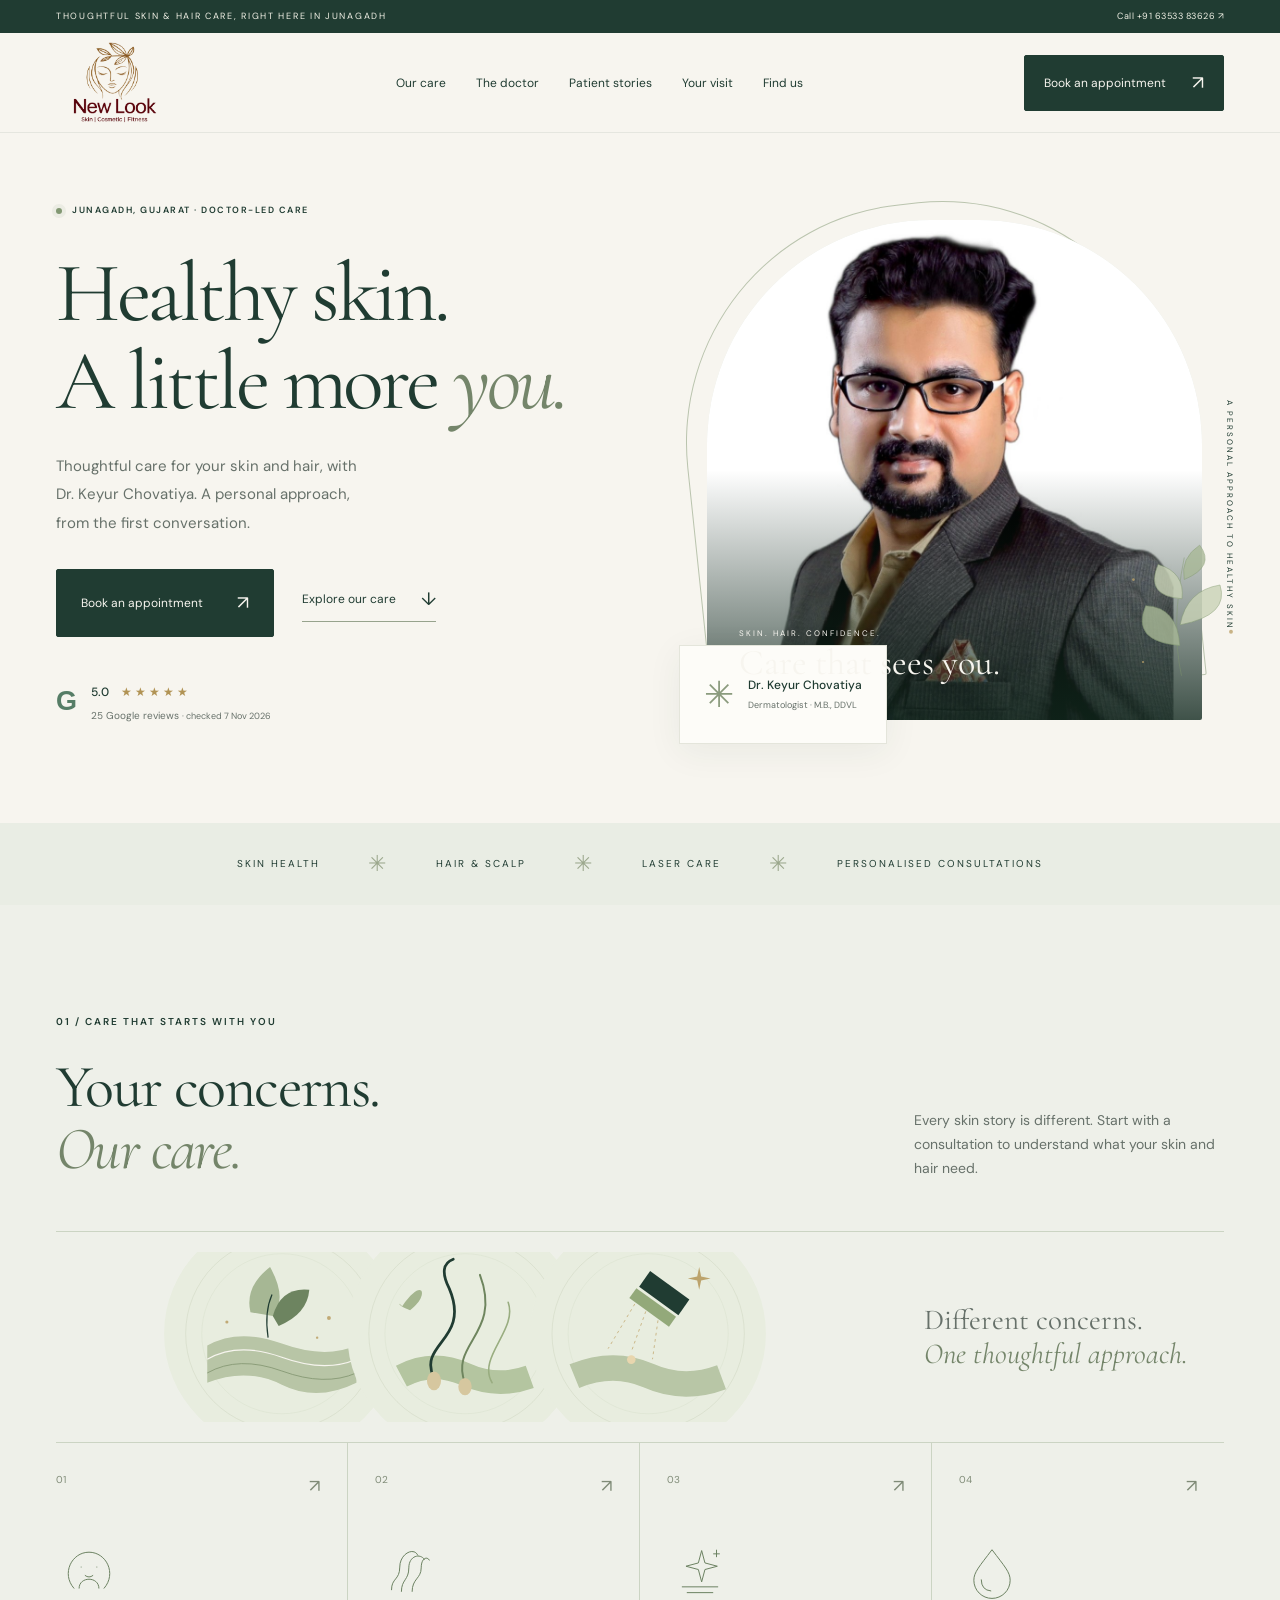
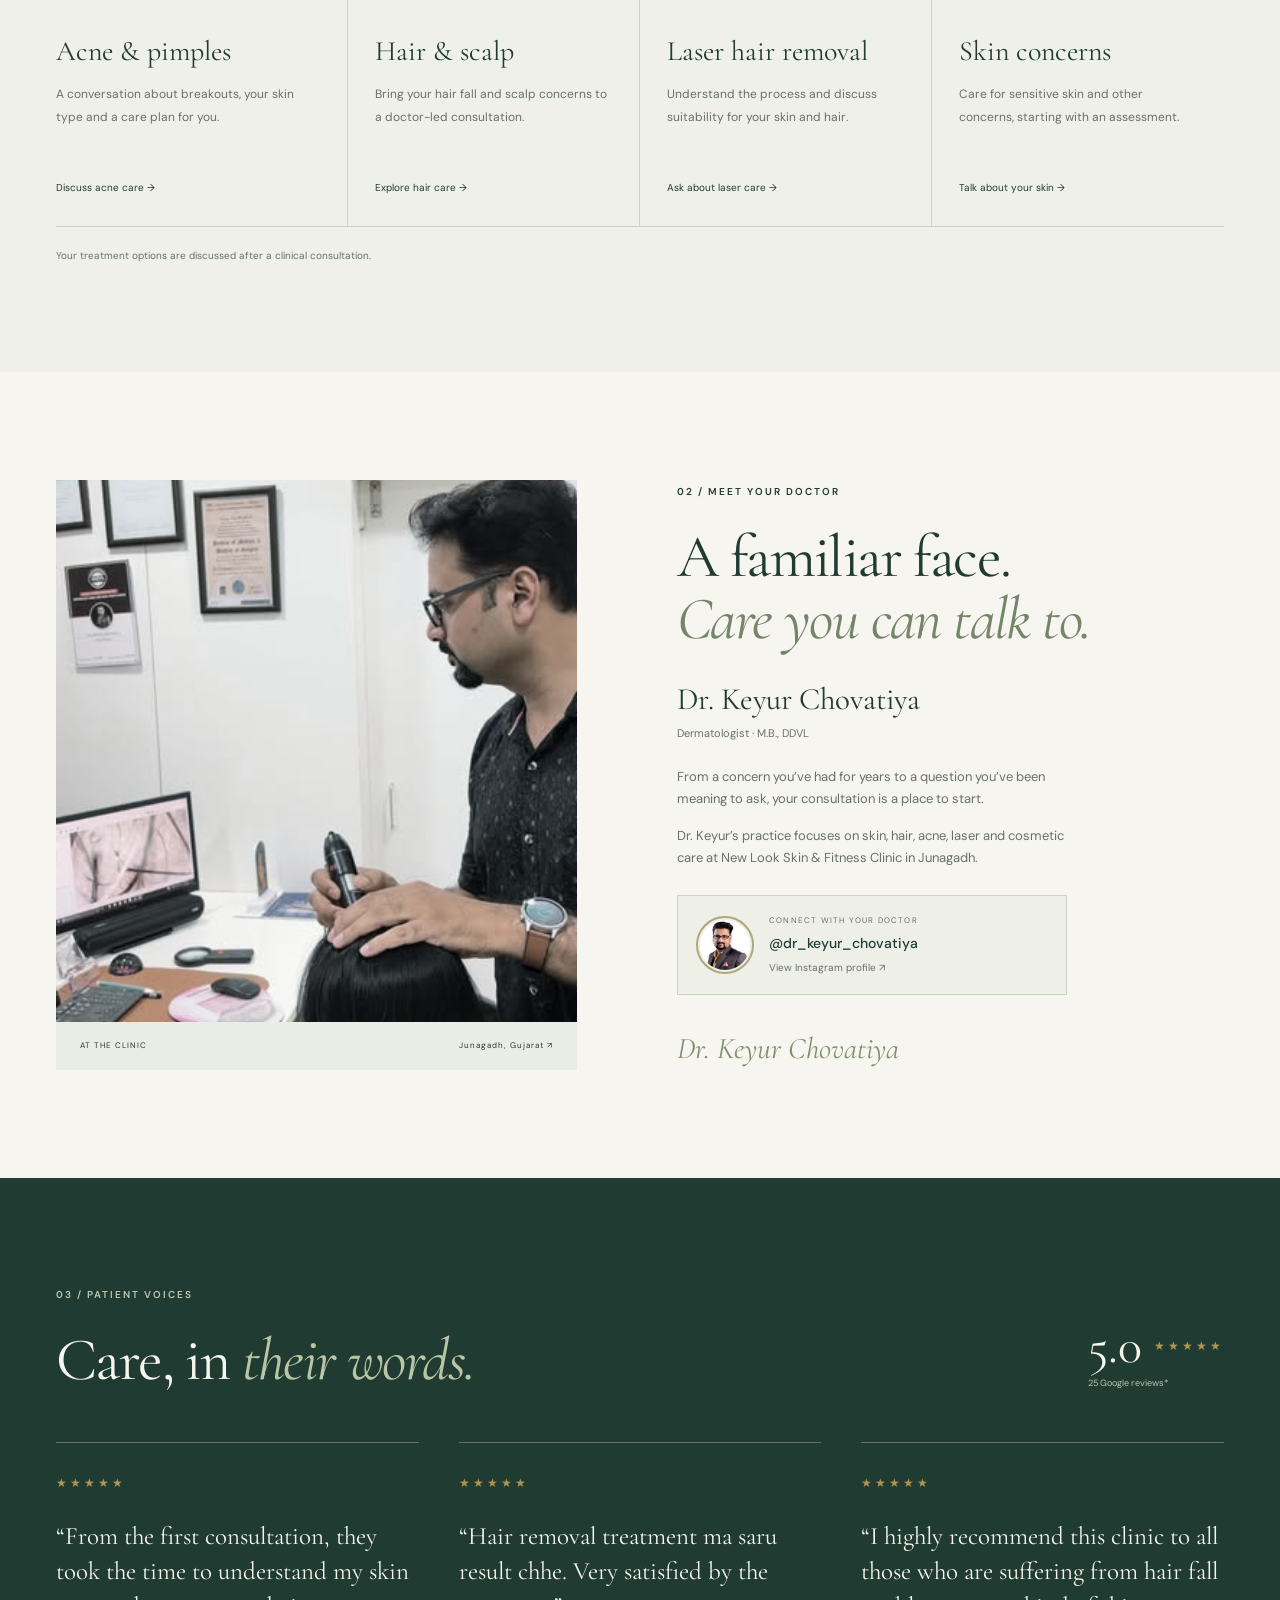
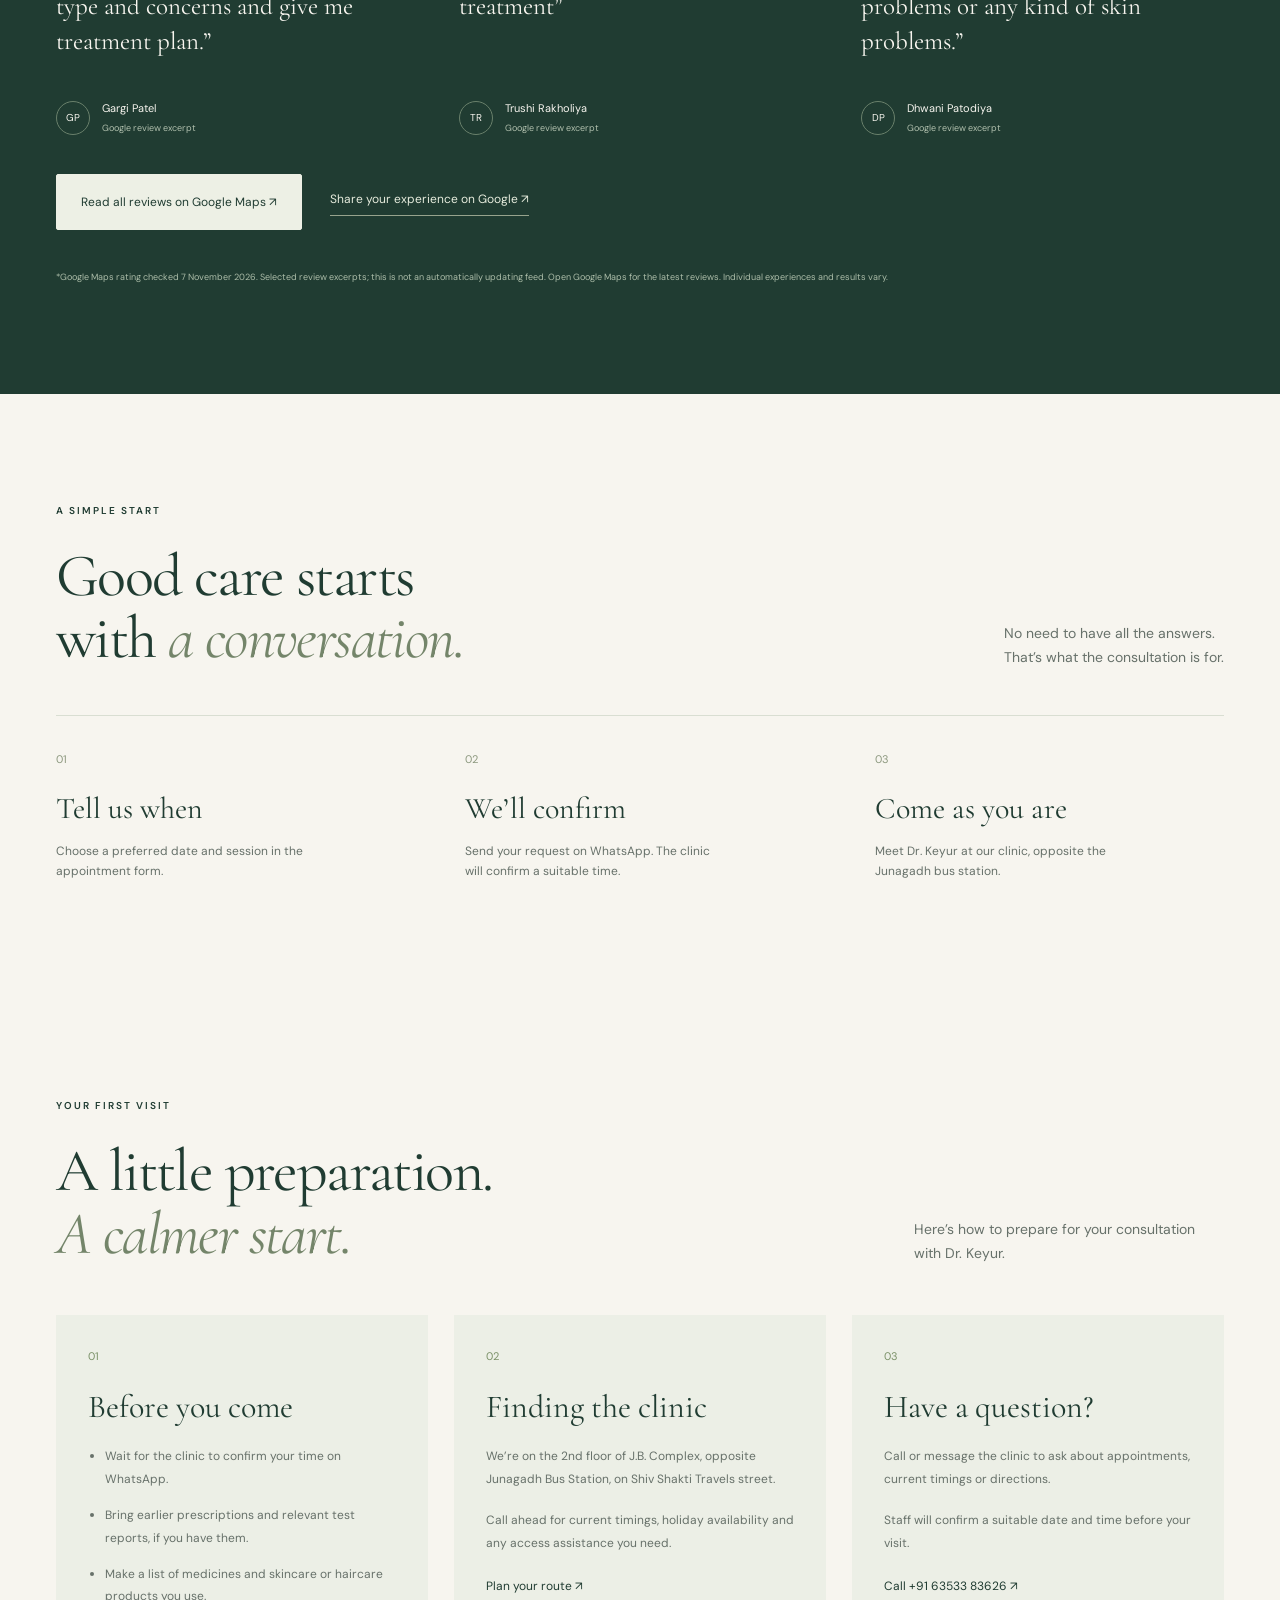
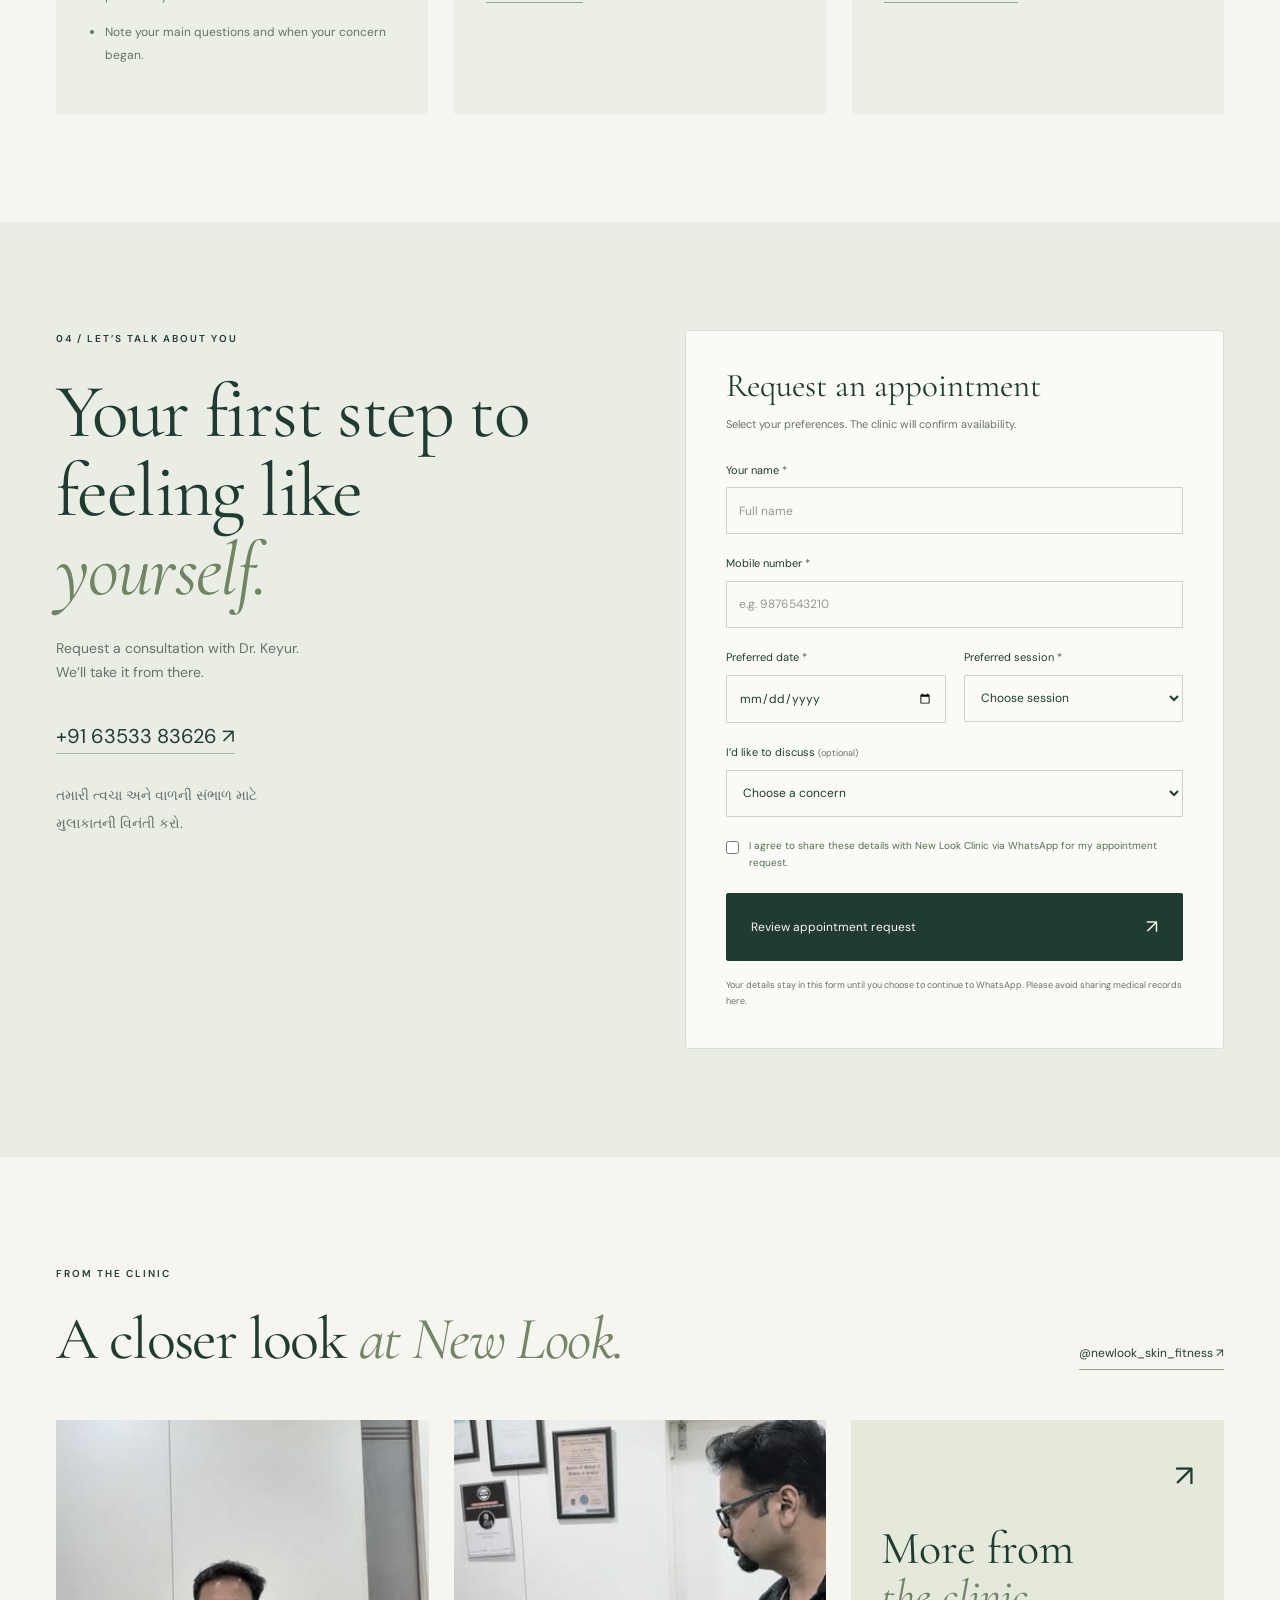
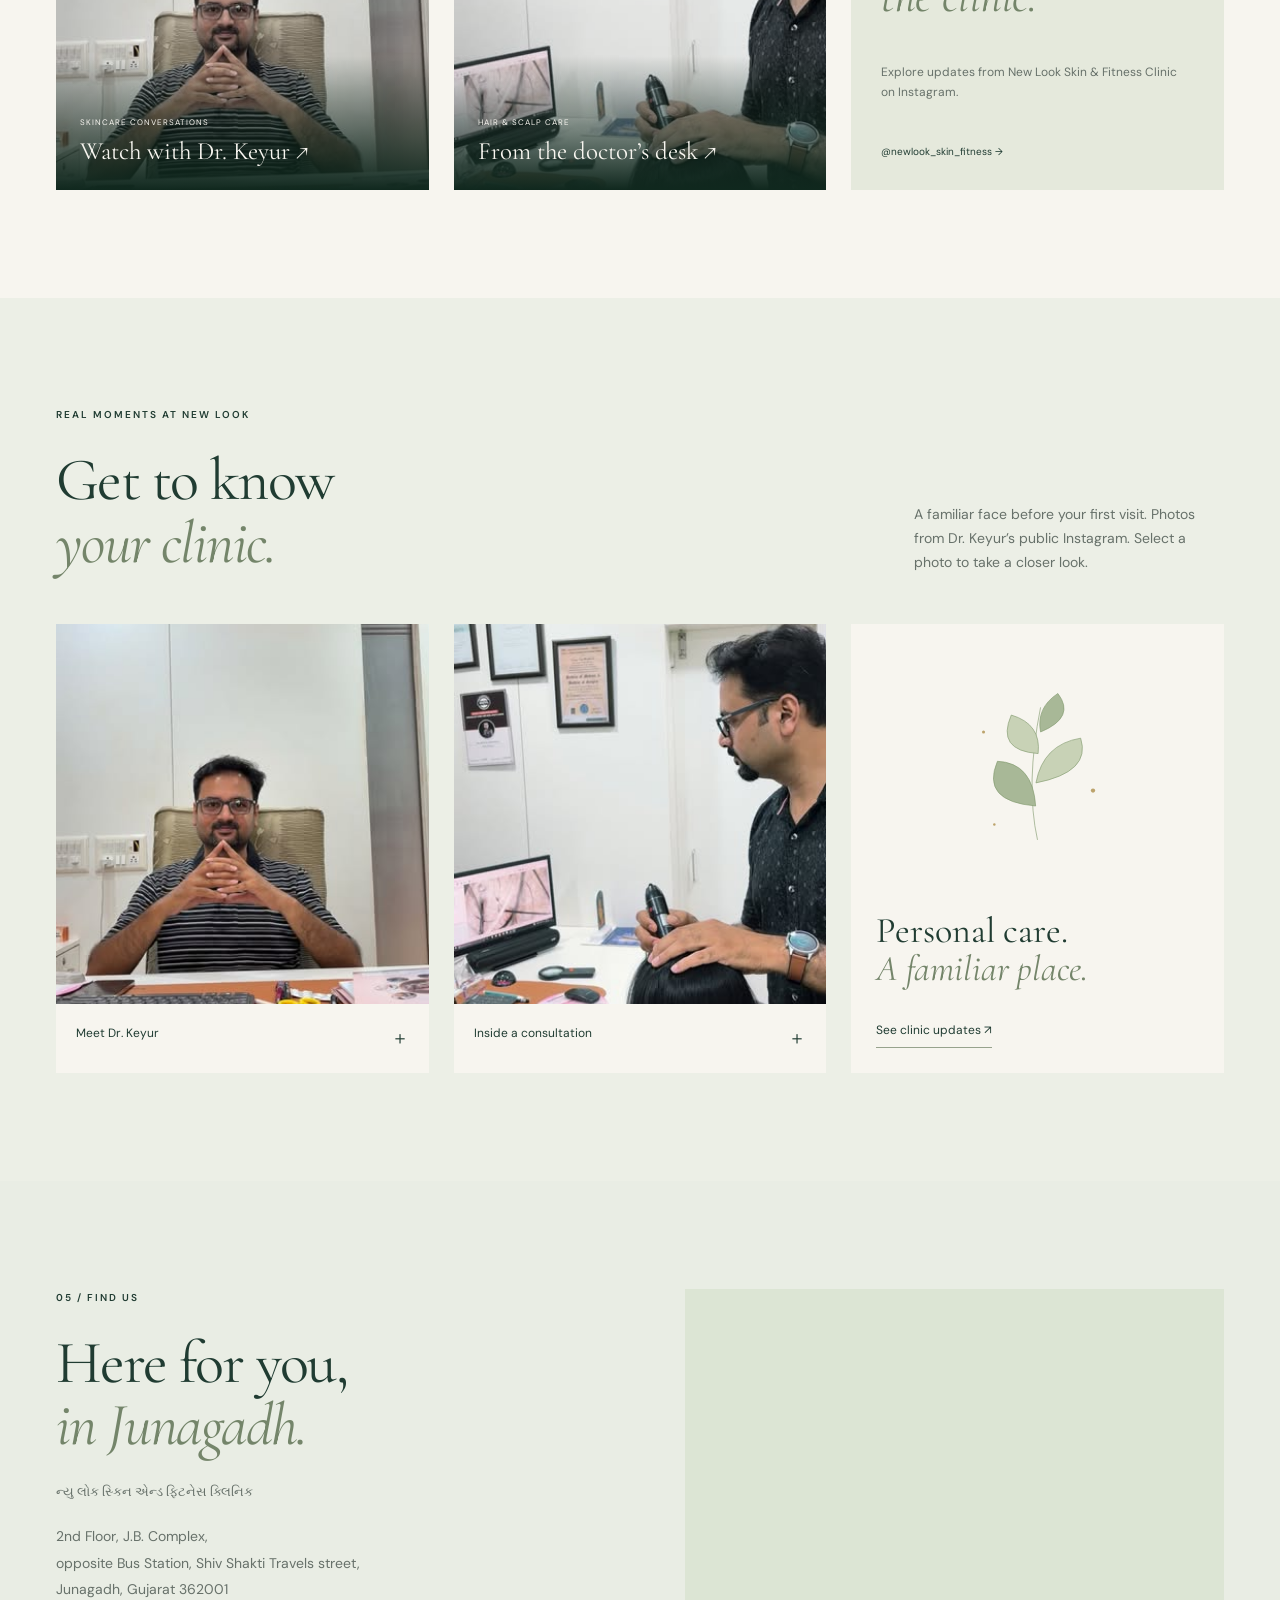
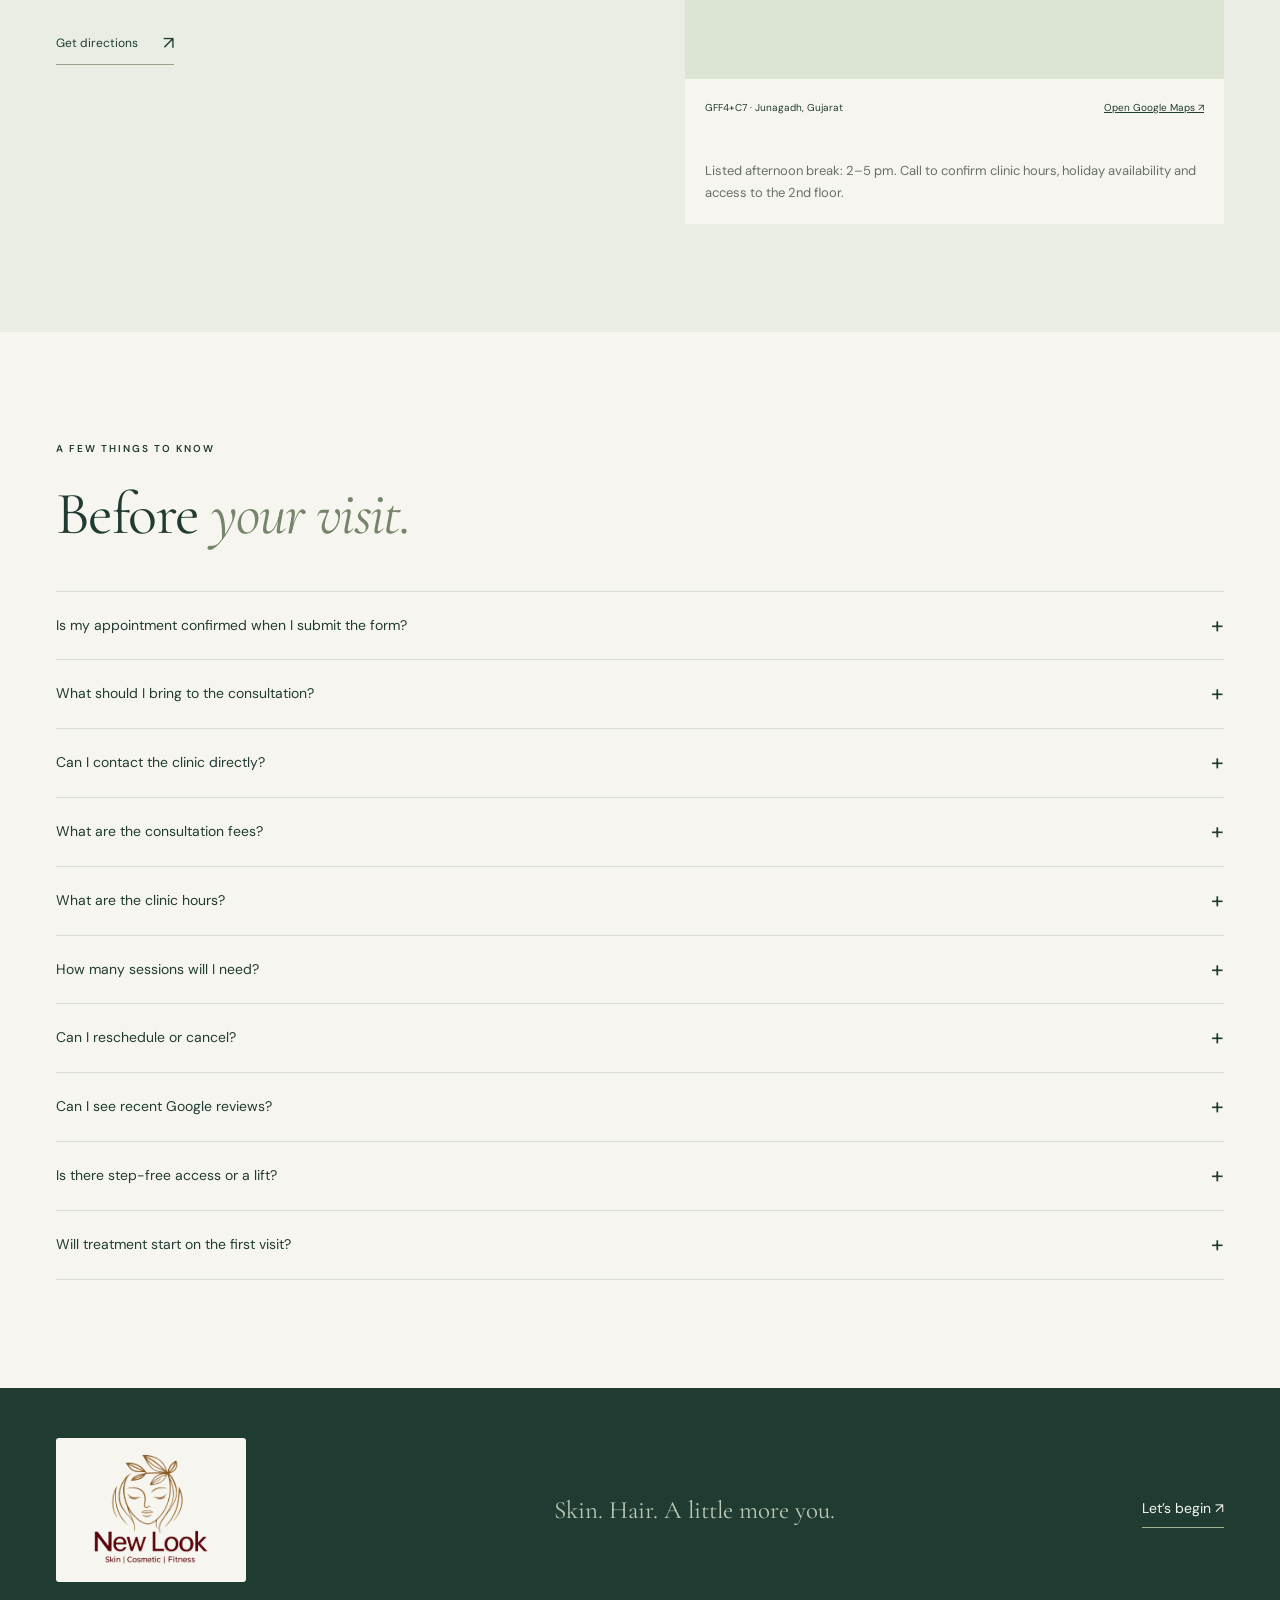
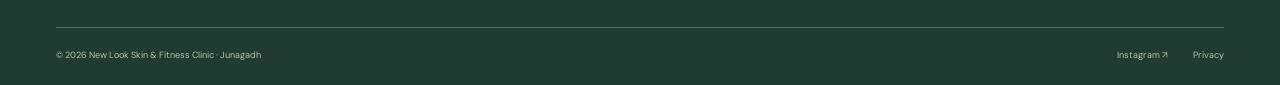
==== index.html @ 48594dc2 "Publish New Look clinic website with simple WhatsApp appointments" ====
<!doctype html>
<html lang="en"><head><meta charset="UTF-8"><meta name="viewport" content="width=device-width,initial-scale=1"><meta name="theme-color" content="#203c32"><meta name="description" content="Skin and hair consultations with Dr. Keyur Chovatiya at New Look Skin & Fitness Clinic, Junagadh. Request an appointment on WhatsApp."><title>New Look — Skin & Hair Care, Junagadh</title><link rel="preconnect" href="https://fonts.googleapis.com"><link rel="preconnect" href="https://fonts.gstatic.com" crossorigin><link href="https://fonts.googleapis.com/css2?family=Cormorant+Garamond:wght@400;500;600&family=DM+Sans:wght@400;500;600&display=swap" rel="stylesheet"><link rel="stylesheet" href="style.css"><script src="app.js" defer></script></head>
<body><a class="skip" href="#main">Skip to content</a><div class="topline">THOUGHTFUL SKIN & HAIR CARE, RIGHT HERE IN JUNAGADH <span>Call <a href="tel:+916353383626">+91 63533 83626 ↗</a></span></div><header><a class="brand" href="#" aria-label="New Look home"><img class="clinic-logo" src="assets/newlook-logo.png" alt="New Look — Skin | Cosmetic | Fitness" width="1400" height="1120"></a><button class="menu" aria-label="Open menu" aria-expanded="false" aria-controls="navigation">Menu <span>☰</span></button><nav id="navigation" aria-label="Main navigation"><a href="#care">Our care</a><a href="#doctor">The doctor</a><a href="#stories">Patient stories</a><a href="#first-visit">Your visit</a><a href="#visit">Find us</a></nav><a class="button navbook" href="#appointment">Book an appointment <span>↗</span></a></header>
<main id="main"><section class="hero wrap"><div class="hero-copy"><p class="eyebrow"><span class="dot"></span> JUNAGADH, GUJARAT · DOCTOR-LED CARE</p><h1>Healthy skin.<br>A little more <em>you.</em></h1><p class="intro">Thoughtful care for your skin and hair, with<br class="desktop"> Dr. Keyur Chovatiya. A personal approach,<br class="desktop"> from the first conversation.</p><div class="hero-actions"><a class="button" href="#appointment">Book an appointment <span>↗</span></a><a class="text-link" href="#care">Explore our care <span>↓</span></a></div><a class="rating" href="https://www.google.com/maps?cid=9313985092331159114" target="_blank" rel="noopener noreferrer" aria-label="Read clinic reviews on Google Maps"><span class="google">G</span><div><b>5.0 <span class="stars">★★★★★</span></b><small>25 Google reviews <span>· checked 7 Nov 2026</span></small></div></a></div><div class="hero-visual"><img class="hero-botanical" src="assets/skin-bloom.svg" alt="" aria-hidden="true"><div class="orbit" aria-hidden="true"></div><div class="photo-frame"><img src="assets/dr-keyur-portrait.jpg" alt="Portrait of Dr. Keyur Chovatiya" width="1080" height="1080" fetchpriority="high"><div class="photo-label"><span>SKIN. HAIR. CONFIDENCE.</span><b>Care that sees you.</b></div></div><div class="doctor-badge"><span class="badge-cross">✳</span><div><b>Dr. Keyur Chovatiya</b><small>Dermatologist · M.B., DDVL</small></div></div><span class="side-note">A PERSONAL APPROACH TO HEALTHY SKIN</span></div></section>
<div class="care-strip"><span>SKIN HEALTH</span><i>✳</i><span>HAIR & SCALP</span><i>✳</i><span>LASER CARE</span><i>✳</i><span>PERSONALISED CONSULTATIONS</span></div>
<section id="care" class="care-section section"><div class="wrap"><div class="section-head reveal"><div><p class="eyebrow">01 / CARE THAT STARTS WITH YOU</p><h2>Your concerns.<br><em>Our care.</em></h2></div><p>Every skin story is different. Start with a consultation to understand what your skin and hair need.</p></div><div class="care-illustration reveal"><img src="assets/care-spectrum.svg" alt="Decorative skin, hair and light illustrations" loading="lazy"><p>Different concerns.<br><em>One thoughtful approach.</em></p></div><div class="care-grid"><a class="care-card reveal" href="treatments/acne.html"><span class="card-number">01 <span>↗</span></span><svg viewBox="0 0 80 80" aria-hidden="true"><path d="M22 60C6 42 19 16 40 16s34 26 18 44M28 60c0-15 24-15 24 0M30 34h1m18 0h1M35 44q5 4 10 0"/></svg><h3>Acne & pimples</h3><p>A conversation about breakouts, your skin type and a care plan for you.</p><span class="card-link">Discuss acne care →</span></a><a class="care-card reveal" href="treatments/hair-fall.html"><span class="card-number">02 <span>↗</span></span><svg viewBox="0 0 80 80" aria-hidden="true"><path d="M20 62c0-15 10-12 10-28S47 9 52 20M32 64c0-15 9-14 9-29s14-18 19-10M45 64c0-16 11-16 11-29s8-14 10-9"/></svg><h3>Hair & scalp</h3><p>Bring your hair fall and scalp concerns to a doctor-led consultation.</p><span class="card-link">Explore hair care →</span></a><a class="care-card reveal" href="treatments/laser-hair-removal.html"><span class="card-number">03 <span>↗</span></span><svg viewBox="0 0 80 80" aria-hidden="true"><path d="m42 14 4 15 15 4-15 4-4 15-4-15-15-4 15-4zM18 58h44M24 65h32M60 13v9m-4-4h8"/></svg><h3>Laser hair removal</h3><p>Understand the process and discuss suitability for your skin and hair.</p><span class="card-link">Ask about laser care →</span></a><a class="care-card reveal" href="treatments/skin-concerns.html"><span class="card-number">04 <span>↗</span></span><svg viewBox="0 0 80 80" aria-hidden="true"><path d="M40 13C25 33 18 40 18 50a22 22 0 0 0 44 0c0-10-7-17-22-37ZM27 49q0 13 12 14"/></svg><h3>Skin concerns</h3><p>Care for sensitive skin and other concerns, starting with an assessment.</p><span class="card-link">Talk about your skin →</span></a></div><p class="care-note">Your treatment options are discussed after a clinical consultation.</p></div></section>
<section id="doctor" class="doctor-section section wrap"><div class="doctor-image reveal"><img src="assets/hair-care.jpg" loading="lazy" alt="Dr. Keyur assessing a patient's scalp, from his educational Instagram reel"><div class="image-caption">AT THE CLINIC <span>Junagadh, Gujarat ↗</span></div></div><div class="doctor-copy reveal"><p class="eyebrow">02 / MEET YOUR DOCTOR</p><h2>A familiar face.<br><em>Care you can talk to.</em></h2><div class="doctor-name"><h3>Dr. Keyur Chovatiya</h3><p>Dermatologist · M.B., DDVL</p></div><p>From a concern you’ve had for years to a question you’ve been meaning to ask, your consultation is a place to start.</p><p>Dr. Keyur’s practice focuses on skin, hair, acne, laser and cosmetic care at New Look Skin & Fitness Clinic in Junagadh.</p><a class="instagram-profile" href="https://www.instagram.com/dr_keyur_chovatiya/" target="_blank" rel="noopener noreferrer" aria-label="Open Dr. Keyur Chovatiya Instagram profile, @dr_keyur_chovatiya"><img src="assets/profile.jpg" alt="Dr. Keyur Chovatiya Instagram profile photo" width="64" height="64" loading="lazy"><span><small>CONNECT WITH YOUR DOCTOR</small><b>@dr_keyur_chovatiya</b><span>View Instagram profile ↗</span></span></a><div class="signature">Dr. Keyur Chovatiya</div></div></section>
<section id="stories" class="stories section"><div class="wrap"><div class="section-head reveal"><div><p class="eyebrow">03 / PATIENT VOICES</p><h2>Care, in <em>their words.</em></h2></div><div class="review-score"><b>5.0</b><span class="stars">★★★★★</span><small>25 Google reviews*</small></div></div><div class="review-grid"><figure class="reveal"><span class="stars">★★★★★</span><blockquote>“From the first consultation, they took the time to understand my skin type and concerns and give me treatment plan.”</blockquote><figcaption><span class="avatar">GP</span><span>Gargi Patel<small>Google review excerpt</small></span></figcaption></figure><figure class="reveal"><span class="stars">★★★★★</span><blockquote>“Hair removal treatment ma saru result chhe. Very satisfied by the treatment”</blockquote><figcaption><span class="avatar">TR</span><span>Trushi Rakholiya<small>Google review excerpt</small></span></figcaption></figure><figure class="reveal"><span class="stars">★★★★★</span><blockquote>“I highly recommend this clinic to all those who are suffering from hair fall problems or any kind of skin problems.”</blockquote><figcaption><span class="avatar">DP</span><span>Dhwani Patodiya<small>Google review excerpt</small></span></figcaption></figure></div><div class="review-actions"><a class="button light-button" href="https://www.google.com/maps?cid=9313985092331159114" target="_blank" rel="noopener noreferrer">Read all reviews on Google Maps ↗</a><a class="text-link" href="https://www.google.com/maps?cid=9313985092331159114" target="_blank" rel="noopener noreferrer">Share your experience on Google ↗</a></div><p class="review-note">*Google Maps rating checked 7 November 2026. Selected review excerpts; this is not an automatically updating feed. Open Google Maps for the latest reviews. Individual experiences and results vary.</p></div></section>
<section class="journey section wrap"><p class="eyebrow reveal">A SIMPLE START</p><div class="section-head reveal"><h2>Good care starts<br>with <em>a conversation.</em></h2><p>No need to have all the answers.<br>That’s what the consultation is for.</p></div><div class="steps"><div class="reveal"><span>01</span><h3>Tell us when</h3><p>Choose a preferred date and session in the appointment form.</p></div><div class="reveal"><span>02</span><h3>We’ll confirm</h3><p>Send your request on WhatsApp. The clinic will confirm a suitable time.</p></div><div class="reveal"><span>03</span><h3>Come as you are</h3><p>Meet Dr. Keyur at our clinic, opposite the Junagadh bus station.</p></div></div></section>
<section id="first-visit" class="first-visit section wrap"><div class="section-head reveal"><div><p class="eyebrow">YOUR FIRST VISIT</p><h2>A little preparation.<br><em>A calmer start.</em></h2></div><p>Here’s how to prepare for your consultation with Dr. Keyur.</p></div><div class="guide-grid"><article class="guide-card reveal"><span class="guide-icon">01</span><h3>Before you come</h3><ul><li>Wait for the clinic to confirm your time on WhatsApp.</li><li>Bring earlier prescriptions and relevant test reports, if you have them.</li><li>Make a list of medicines and skincare or haircare products you use.</li><li>Note your main questions and when your concern began.</li></ul></article><article class="guide-card reveal"><span class="guide-icon">02</span><h3>Finding the clinic</h3><p>We’re on the 2nd floor of J.B. Complex, opposite Junagadh Bus Station, on Shiv Shakti Travels street.</p><p>Call ahead for current timings, holiday availability and any access assistance you need.</p><a class="text-link" href="https://www.google.com/maps/dir/?api=1&destination=21.523524%2C70.4556837" target="_blank" rel="noopener noreferrer">Plan your route ↗</a></article><article class="guide-card reveal"><span class="guide-icon">03</span><h3>Have a question?</h3><p>Call or message the clinic to ask about appointments, current timings or directions.</p><p>Staff will confirm a suitable date and time before your visit.</p><a class="text-link" href="tel:+916353383626">Call +91 63533 83626 ↗</a></article></div></section>
<section id="appointment" class="booking section"><div class="wrap booking-grid"><div class="reveal"><p class="eyebrow">04 / LET’S TALK ABOUT YOU</p><h2>Your first step to<br>feeling like<br><em>yourself.</em></h2><p>Request a consultation with Dr. Keyur.<br>We’ll take it from there.</p><a class="phone-link" href="tel:+916353383626">+91 63533 83626 ↗</a><p class="booking-gujarati" lang="gu">તમારી ત્વચા અને વાળની સંભાળ માટે<br>મુલાકાતની વિનંતી કરો.</p></div><form id="booking-form" class="booking-form reveal"><h3>Request an appointment</h3><p class="form-note">Select your preferences. The clinic will confirm availability.</p><label for="name">Your name <span>*</span></label><input id="name" name="name" autocomplete="name" required maxlength="80" placeholder="Full name"><label for="phone">Mobile number <span>*</span></label><input id="phone" name="phone" type="tel" autocomplete="tel" inputmode="tel" required pattern="(?:\+91(?: |-)?)?[6-9][0-9]{9}" title="Enter a 10-digit Indian mobile number, optionally starting with +91" placeholder="e.g. 9876543210"><div class="form-row"><div><label for="date">Preferred date <span>*</span></label><input id="date" name="date" type="date" required></div><div><label for="session">Preferred session <span>*</span></label><select id="session" name="session" required><option value="">Choose session</option><option>Morning</option><option>Evening (after 5 pm)</option><option>Any available session</option></select></div></div><label for="care-select">I’d like to discuss <span class="optional">(optional)</span></label><select id="care-select" name="care"><option value="">Choose a concern</option><option>Acne & pimples</option><option>Hair & scalp</option><option>Laser hair removal</option><option>Skin concerns</option><option>General consultation</option></select><label class="consent"><input id="consent" type="checkbox" required><span>I agree to share these details with New Look Clinic via WhatsApp for my appointment request.</span></label><button class="button" type="submit">Review appointment request <span>↗</span></button><p class="privacy">Your details stay in this form until you choose to continue to WhatsApp. Please avoid sharing medical records here.</p><noscript><p>To request an appointment, please call <a href="tel:+916353383626">+91 63533 83626</a>.</p></noscript></form></div></section>
<section class="social section wrap"><div class="section-head reveal"><div><p class="eyebrow">FROM THE CLINIC</p><h2>A closer look <em>at New Look.</em></h2></div><a class="text-link" href="https://www.instagram.com/newlook_skin_fitness/" target="_blank" rel="noopener noreferrer">@newlook_skin_fitness ↗</a></div><div class="social-grid"><a class="social-card reveal" href="https://www.instagram.com/dr_keyur_chovatiya/reel/DfJia67MQng/" target="_blank" rel="noopener noreferrer"><img src="assets/dr-keyur.jpg" loading="lazy" alt="Dr. Keyur sharing skincare advice on Instagram"><span>SKINCARE CONVERSATIONS <b>Watch with Dr. Keyur ↗</b></span></a><a class="social-card reveal" href="https://www.instagram.com/dr_keyur_chovatiya/reel/DdRVUldOnAt/" target="_blank" rel="noopener noreferrer"><img src="assets/hair-care.jpg" loading="lazy" alt="A hair and scalp assessment featured on Dr. Keyur's Instagram"><span>HAIR & SCALP CARE <b>From the doctor’s desk ↗</b></span></a><a class="social-text reveal" href="https://www.instagram.com/newlook_skin_fitness/" target="_blank" rel="noopener noreferrer"><span class="social-symbol">↗</span><h3>More from<br><em>the clinic.</em></h3><p>Explore updates from New Look Skin & Fitness Clinic on Instagram.</p><span>@newlook_skin_fitness →</span></a></div></section>
<section id="gallery" class="gallery section"><div class="wrap"><div class="section-head reveal"><div><p class="eyebrow">REAL MOMENTS AT NEW LOOK</p><h2>Get to know<br><em>your clinic.</em></h2></div><p>A familiar face before your first visit. Photos from Dr. Keyur’s public Instagram. Select a photo to take a closer look.</p></div><div class="gallery-grid"><button class="gallery-tile reveal" data-gallery="assets/dr-keyur.jpg" data-caption="Dr. Keyur Chovatiya at his consultation desk · Source: @dr_keyur_chovatiya"><img src="assets/dr-keyur.jpg" alt="Dr. Keyur at his clinic consultation desk" loading="lazy"><span>Meet Dr. Keyur <b>＋</b></span></button><button class="gallery-tile reveal" data-gallery="assets/hair-care.jpg" data-caption="A hair and scalp consultation featured in Dr. Keyur’s Instagram reel · Source: @dr_keyur_chovatiya"><img src="assets/hair-care.jpg" alt="Dr. Keyur assessing a patient’s scalp in the clinic" loading="lazy"><span>Inside a consultation <b>＋</b></span></button><div class="gallery-graphic reveal"><img src="assets/skin-bloom.svg" alt="Decorative botanical illustration with layered organic shapes" loading="lazy"><h3>Personal care.<br><em>A familiar place.</em></h3><a class="text-link" href="https://www.instagram.com/newlook_skin_fitness/" target="_blank" rel="noopener noreferrer">See clinic updates ↗</a></div></div></div></section>
<section id="visit" class="visit section"><div class="wrap visit-grid"><div class="reveal"><p class="eyebrow">05 / FIND US</p><h2>Here for you,<br><em>in Junagadh.</em></h2><p lang="gu">ન્યુ લોક સ્કિન એન્ડ ફિટનેસ ક્લિનિક</p><address>2nd Floor, J.B. Complex,<br>opposite Bus Station, Shiv Shakti Travels street,<br>Junagadh, Gujarat 362001</address><a class="text-link" href="https://www.google.com/maps/dir/?api=1&destination=21.523524%2C70.4556837" target="_blank" rel="noopener noreferrer">Get directions <span>↗</span></a></div><div class="map-card reveal"><iframe title="New Look Skin and Fitness Clinic location on Google Maps" src="https://maps.google.com/maps?cid=9313985092331159114&amp;output=embed" width="600" height="390" loading="lazy" referrerpolicy="no-referrer-when-downgrade" allowfullscreen></iframe><div class="map-footer"><span>GFF4+C7 · Junagadh, Gujarat</span><a href="https://www.google.com/maps?cid=9313985092331159114" target="_blank" rel="noopener noreferrer">Open Google Maps ↗</a></div><p>Listed afternoon break: 2–5 pm. Call to confirm clinic hours, holiday availability and access to the 2nd floor.</p></div></div></section>
<section class="faq section wrap"><p class="eyebrow">A FEW THINGS TO KNOW</p><h2>Before <em>your visit.</em></h2><details><summary>Is my appointment confirmed when I submit the form?<span>+</span></summary><p>No. The form prepares a WhatsApp request. Please send it in WhatsApp and wait for the clinic to confirm your appointment date and time.</p></details><details><summary>What should I bring to the consultation?<span>+</span></summary><p>If available, bring previous prescriptions and a list of products or medicines you currently use. The clinic can advise you on anything else needed when confirming your visit.</p></details><details><summary>Can I contact the clinic directly?<span>+</span></summary><p>Yes. Call <a href="tel:+916353383626">+91 63533 83626</a> to ask about appointments, timings and directions.</p></details><details><summary>What are the consultation fees?<span>+</span></summary><p>Contact the clinic on +91 63533 83626 for current consultation fees and any treatment costs. A treatment plan and costs should be discussed before you decide to proceed.</p></details><details><summary>What are the clinic hours?<span>+</span></summary><p>The Google Maps information lists an afternoon break from 2 pm to 5 pm. Please call the clinic to confirm the full schedule, holiday opening and your appointment time.</p></details><details><summary>How many sessions will I need?<span>+</span></summary><p>It depends on your concern, clinical assessment and the treatment discussed. Dr. Keyur will explain a suitable plan and next steps during your consultation. Results and timelines vary.</p></details><details><summary>Can I reschedule or cancel?<span>+</span></summary><p>Contact the clinic on WhatsApp or call +91 63533 83626 as soon as possible. The clinic must confirm any new time.</p></details><details><summary>Can I see recent Google reviews?<span>+</span></summary><p>Yes. Use “Read all reviews on Google Maps” in the patient stories section. The selected reviews on this website are excerpts; Google Maps shows the latest listing.</p></details><details><summary>Is there step-free access or a lift?<span>+</span></summary><p>The clinic is on the 2nd floor. Please call before visiting to check lift access, step-free access or any assistance you may need.</p></details><details><summary>Will treatment start on the first visit?<span>+</span></summary><p>Your first visit starts with a consultation. If a procedure is appropriate, the doctor will discuss suitability, preparation, risks and timing. A procedure is not guaranteed on the day of your first appointment.</p></details></section></main>
<footer><div class="wrap footer-top"><a class="brand" href="#"><img class="clinic-logo" src="assets/newlook-logo.png" alt="New Look — Skin | Cosmetic | Fitness" width="1400" height="1120"></a><p>Skin. Hair. A little more you.</p><a href="#appointment">Let’s begin ↗</a></div><div class="wrap footer-bottom"><span>© <span id="year">2026</span> New Look Skin & Fitness Clinic · Junagadh</span><a href="https://www.instagram.com/newlook_skin_fitness/" target="_blank" rel="noopener noreferrer">Instagram ↗</a><button id="privacy-button">Privacy</button></div></footer><a class="floating-book" href="#appointment">Book a consultation ↗</a>
<dialog id="gallery-dialog" aria-label="Clinic photo viewer"><button class="dialog-close" aria-label="Close photo">×</button><img id="gallery-image" alt=""><p id="gallery-caption"></p></dialog>
<dialog id="review-dialog" aria-labelledby="review-title"><button class="dialog-close" aria-label="Close appointment review">×</button><p class="eyebrow">ONE LAST LOOK</p><h2 id="review-title">Your appointment<br><em>request.</em></h2><dl id="request-summary"></dl><p>Continue to WhatsApp, then tap Send. The clinic will confirm your appointment. Your preferred session is a request, not a reserved slot.</p><a id="whatsapp-link" class="button" target="_blank" rel="noopener noreferrer">Continue to WhatsApp ↗</a><button class="edit-request">Edit details</button><p id="request-status" role="status"></p></dialog>
<dialog id="privacy-dialog" aria-labelledby="privacy-title"><button class="dialog-close" aria-label="Close privacy information">×</button><h2 id="privacy-title">Your privacy.</h2><p>This static website does not store appointment details or send them to a server. The form prepares a message only when you request it. If you continue to WhatsApp, the details you entered are included in the WhatsApp link and will be handled by WhatsApp and the clinic. You choose whether to send the message.</p><p>Photos and linked content are sourced from the clinic’s and Dr. Keyur’s public Instagram profiles. Google Fonts supplies the website’s typefaces. The embedded Google Map connects to Google when loaded. External links follow their respective providers’ privacy policies.</p><p>Contact the clinic at <a href="tel:+916353383626">+91 63533 83626</a> for appointment questions.</p></dialog>
</body></html>
---- style.css ----
:root{--ink:#203c32;--muted:#67716a;--paper:#f7f5ef;--sage:#e9ede4;--line:#d9ded2;--serif:'Cormorant Garamond',Georgia,serif;--sans:'DM Sans',Arial,sans-serif}*{box-sizing:border-box}html{scroll-behavior:smooth;scroll-padding-top:110px}body{margin:0;background:var(--paper);color:var(--ink);font:15px/1.7 var(--sans)}a{color:inherit;text-decoration:none}button,input,select{font:inherit}button,a,input,select,summary{-webkit-tap-highlight-color:transparent}button{cursor:pointer}a:focus-visible,button:focus-visible,input:focus-visible,select:focus-visible,summary:focus-visible{outline:3px solid #b68b50;outline-offset:5px}img{display:block;max-width:100%}.wrap{width:min(1240px,calc(100% - 112px));margin:auto}.section{padding-top:108px;padding-bottom:108px}h1,h2,h3,p{margin:0}h1,h2,h3{font-family:var(--serif);font-weight:400;line-height:1.04}h1{font-size:clamp(64px,6.6vw,104px);letter-spacing:-3.5px}h2{font-size:clamp(44px,4.7vw,72px);letter-spacing:-1.6px}h3{font-size:32px}em{font-weight:400;color:#74856a}p{color:var(--muted)}.eyebrow{font-size:10px;letter-spacing:2px;font-weight:600;color:var(--ink);margin-bottom:26px}.topline{background:var(--ink);color:#f1f1e6;padding:9px 56px;font-size:9px;letter-spacing:1.7px;display:flex;justify-content:space-between}.topline span{letter-spacing:.5px}header{height:100px;display:flex;align-items:center;justify-content:space-between;padding:0 56px;gap:30px;background:#f7f5eff5;position:sticky;top:0;z-index:20;border-bottom:1px solid #203c3215;backdrop-filter:blur(15px)}.brand{display:flex;align-items:center;gap:13px;flex-shrink:0}.brand strong{font:40px/.9 var(--serif);letter-spacing:-1px;display:block}.brand small{display:block;font-size:7px;letter-spacing:2.1px;margin-top:10px}.mark{width:39px;height:48px;border:1px solid #8b9a82;border-radius:50% 50% 0 0;display:block;font:38px/43px var(--serif);text-align:center;letter-spacing:-8px;padding-right:7px}.mark span{font-style:italic}nav{display:flex;gap:30px;font-size:12px}nav a{position:relative}nav a:after{content:'';height:1px;background:var(--ink);position:absolute;bottom:-6px;left:0;width:0;transition:width .3s}nav a:hover:after{width:100%}.button{display:inline-flex;align-items:center;justify-content:space-between;gap:34px;background:var(--ink);color:var(--paper);border:1px solid var(--ink);padding:17px 24px;font-size:12px;border-radius:2px;transition:background .25s,transform .25s}.button:hover{background:#345646;transform:translateY(-2px)}.button span{font-size:19px}.navbook{padding:11px 19px;gap:26px}.menu{display:none}.hero{display:grid;grid-template-columns:1.12fr 1fr;gap:50px;min-height:690px;align-items:center;padding-top:55px;padding-bottom:72px}.hero-copy{padding-bottom:12px;animation:rise .9s ease both}.hero .eyebrow{font-size:9px;letter-spacing:1.5px;display:flex;align-items:center;gap:10px;margin-bottom:31px}.dot{width:6px;height:6px;background:#829873;border-radius:50%;box-shadow:0 0 0 4px #82987318}.intro{font-size:15px;line-height:1.9;margin-top:26px}.hero-actions{display:flex;align-items:center;gap:28px;margin-top:32px}.text-link{display:inline-flex;align-items:center;gap:25px;font-size:12px;border-bottom:1px solid #97a38d;padding-bottom:6px}.text-link span{font-size:18px}.rating{display:flex;gap:14px;align-items:center;margin-top:42px}.google{font:600 27px Arial;color:#567d66}.rating b{font-size:12px;font-weight:500}.stars{color:#b19354;letter-spacing:3px;font-size:12px}.rating .stars{margin-left:9px}.rating small{display:block;color:var(--muted);font-size:10px;margin-top:2px}.rating small span{font-size:9px}.hero-visual{position:relative;margin:10px 22px 10px 10px;animation:rise 1s .15s ease both}.photo-frame{height:500px;border-radius:45% 45% 2px 2px;overflow:hidden;position:relative;background:#e1e5dc}.photo-frame>img{width:100%;height:100%;object-fit:cover;object-position:50% 38%;transform:scale(1.15);filter:saturate(.65)}.photo-frame:after{content:'';position:absolute;inset:50% 0 0;background:linear-gradient(transparent,#12291ece)}.photo-label{position:absolute;left:32px;bottom:36px;z-index:1;color:var(--paper)}.photo-label span{display:block;font-size:8px;letter-spacing:2px}.photo-label b{font:36px var(--serif);font-weight:400}.orbit{position:absolute;inset:-18px 20px 18px -20px;border:1px solid #bac4ae;border-radius:48% 48% 2px 2px;transform:rotate(-6deg)}.doctor-badge{position:absolute;bottom:-24px;left:-28px;background:#fdfcf8;box-shadow:0 8px 35px #203c3210;display:flex;align-items:center;gap:14px;padding:18px 24px;border:1px solid #e4e5db}.doctor-badge b{display:block;font-size:12px;font-weight:500}.doctor-badge small{display:block;font-size:9px;color:var(--muted);margin-top:3px}.badge-cross{font-size:36px;color:#8b9b7e}.side-note{position:absolute;right:-34px;top:180px;writing-mode:vertical-rl;font-size:8px;letter-spacing:2px}.care-strip{display:flex;justify-content:center;align-items:center;gap:48px;background:var(--sage);padding:22px 30px;font-size:10px;letter-spacing:2px}.care-strip i{font-style:normal;font-size:22px;color:#9ca88d}.section-head{display:flex;justify-content:space-between;align-items:end;gap:50px;margin-bottom:50px}.section-head>p{max-width:310px;font-size:14px}.care-section{background:#eef0e9}.care-grid{display:grid;grid-template-columns:repeat(4,1fr);border-top:1px solid #cbd4c3;border-bottom:1px solid #cbd4c3}.care-card{padding:28px 27px 30px;border:0;border-right:1px solid #cbd4c3;text-align:left;background:transparent;color:var(--ink);transition:background .3s}.care-card:first-child{padding-left:0}.care-card:last-child{border-right:0}.care-card:hover{background:#dfe6d8}.card-number{font-size:10px;display:flex;justify-content:space-between;color:#7f8b77}.card-number span{font-size:18px}.care-card svg{width:66px;height:66px;fill:none;stroke:#6b8161;stroke-width:1.2;margin:38px 0 23px}.care-card h3{font-size:28px;margin-bottom:17px}.care-card p{font-size:12px;line-height:1.9;min-height:70px}.card-link{display:block;font-size:10px;margin-top:26px}.care-note{font-size:10px;margin-top:20px}.doctor-section{display:grid;grid-template-columns:1fr 1.05fr;gap:100px;align-items:center}.doctor-image{position:relative;background:#dce2d5}.doctor-image>img{width:100%;height:590px;object-fit:cover;object-position:50% 62%;filter:saturate(.6)}.image-caption{position:absolute;bottom:0;left:0;right:0;background:var(--sage);padding:17px 24px;font-size:8px;letter-spacing:1px;display:flex;justify-content:space-between}.doctor-name{margin:32px 0 23px}.doctor-name h3{font-size:31px}.doctor-name p{font-size:11px;margin-top:9px}.doctor-copy>p:not(.eyebrow){font-size:13px;margin-bottom:15px;max-width:390px}.doctor-copy .text-link{margin-top:18px}.signature{font:italic 30px var(--serif);color:#819071;margin-top:35px}.stories{background:var(--ink);color:var(--paper)}.stories .eyebrow{color:#bec9b5}.stories em{color:#b9c5a6}.review-score{display:grid;grid-template-columns:auto auto;gap:0 12px;align-items:center}.review-score b{font:50px var(--serif)}.review-score small{grid-column:1/3;font-size:9px;color:#bac6b5}.review-grid{display:grid;grid-template-columns:repeat(3,1fr);gap:40px}.review-grid figure{margin:0;padding:27px 0 0;border-top:1px solid #647565}.review-grid blockquote{font:25px/1.4 var(--serif);margin:24px 0 30px;min-height:150px}.review-grid figcaption{display:flex;align-items:center;gap:12px;font-size:11px}.review-grid figcaption small{display:block;color:#b1c0ae;font-size:9px;margin-top:3px}.avatar{display:flex;width:34px;height:34px;border-radius:50%;align-items:center;justify-content:center;border:1px solid #69806b;font-size:10px}.review-note{color:#acbda9;font-size:9px;margin-top:40px}.journey .section-head{margin-bottom:45px}.steps{display:grid;grid-template-columns:repeat(3,1fr);gap:60px;border-top:1px solid var(--line);padding-top:30px}.steps>div>span{font-size:11px;color:#8c987e}.steps h3{font-size:30px;margin-top:22px;margin-bottom:16px}.steps p{font-size:12px;max-width:250px}.booking{background:#e9ede4}.booking-grid{display:grid;grid-template-columns:1fr 1fr;gap:90px}.booking h2{font-size:76px}.booking h2 em{color:#718565}.booking-grid>div>p:not(.eyebrow){font-size:14px;margin-top:27px}.phone-link{display:inline-block;font-size:20px;border-bottom:1px solid #a9b89d;margin-top:35px}.booking-gujarati{font-size:14px!important;line-height:2}.booking-form{background:#fafbf6;padding:38px 40px;border:1px solid #d9dfcf;border-radius:3px}.booking-form h3{font-size:33px}.form-note{font-size:11px;margin:12px 0 27px}.booking-form label{display:block;font-size:11px;margin-bottom:8px}.booking-form label>span:not(.optional){color:#566b50}.optional{font-size:9px;color:var(--muted)}input:not([type=checkbox]),select{background:transparent;border:1px solid #cbd4c3;min-height:47px;width:100%;padding:12px;font-size:12px;color:var(--ink);border-radius:1px;margin-bottom:20px}input::placeholder{color:#92998c}.form-row{display:grid;grid-template-columns:1fr 1fr;gap:18px}.consent{display:flex!important;align-items:start;gap:10px;font-size:10px!important;margin:0 0 22px!important}.consent input{margin:4px 0 0;accent-color:var(--ink);flex-shrink:0}.booking-form .button{width:100%}.privacy{font-size:9px;line-height:1.8;margin-top:16px}.social-grid{display:grid;grid-template-columns:1fr 1fr 1fr;gap:25px}.social-card{position:relative;overflow:hidden;height:370px}.social-card img{width:100%;height:100%;object-fit:cover;filter:saturate(.6);transition:transform .6s}.social-card:nth-child(1) img{object-position:50% 45%}.social-card:hover img{transform:scale(1.04)}.social-card>span{position:absolute;bottom:0;left:0;right:0;background:linear-gradient(transparent,#10281e);padding:60px 24px 24px;color:var(--paper);font-size:8px;letter-spacing:1px}.social-card b{font:25px var(--serif);display:block;letter-spacing:0;margin-top:7px}.social-text{padding:30px;background:#e5e9dc;display:flex;flex-direction:column;align-items:start;justify-content:space-between}.social-symbol{align-self:end;font-size:30px}.social-text h3{font-size:46px}.social-text p{font-size:12px;margin:17px 0}.social-text>span:last-child{font-size:10px}.visit{background:#e9ede4}.visit-grid{display:grid;grid-template-columns:1fr 1fr;gap:90px}.visit-grid>div>p:not(.eyebrow){font-size:13px;margin-top:24px}address{font-style:normal;font-size:14px;line-height:1.9;color:var(--muted);margin:20px 0 25px}.visit-panel{background:#dfe5d5;border:1px solid #cbd5c2;padding:35px 50px;position:relative;overflow:hidden}.visit-panel:before,.visit-panel:after{content:'';position:absolute;inset:-80px;border:1px solid #a8b89955;border-radius:50%;transform:rotate(35deg);pointer-events:none}.visit-panel:after{inset:-40px}.map-pin{font-size:40px;color:#849773}.visit-panel .eyebrow{font-size:8px;position:relative}.visit-panel h3{font-size:44px;position:relative;margin-bottom:20px}.visit-panel a{font-size:13px;position:relative}.visit-panel p:last-child{font-size:10px!important;max-width:300px;position:relative}.faq h2{margin-bottom:45px}.faq details{border-top:1px solid var(--line);padding:22px 0}.faq details:last-child{border-bottom:1px solid var(--line)}summary{list-style:none;cursor:pointer;display:flex;justify-content:space-between;font-size:14px;gap:20px}summary::-webkit-details-marker{display:none}summary>span{font-size:23px;line-height:1}.faq details[open] summary>span{transform:rotate(45deg)}.faq details p{font-size:13px;max-width:720px;margin-top:17px}.faq p a{text-decoration:underline}footer{background:var(--ink);color:var(--paper);padding:50px 0 22px}.footer-top{display:flex;justify-content:space-between;align-items:center;padding-bottom:45px}.footer-top p{color:#bcc9b5;font:25px var(--serif)}.footer-top>a:last-child{font-size:14px;border-bottom:1px solid #a3b294;padding:6px 0}.footer-bottom{border-top:1px solid #5d705e;display:flex;gap:25px;padding-top:20px;font-size:9px;color:#b3c1ac}.footer-bottom span:first-child{margin-right:auto}.footer-bottom button{font-size:9px;color:inherit;border:0;background:none;padding:0}.floating-book{display:none}.skip{position:fixed;top:-100px;background:white;padding:16px;z-index:100}.skip:focus{top:10px}.reveal{opacity:1}.js-motion .reveal{opacity:0;transform:translateY(22px);transition:opacity .75s ease,transform .75s ease}.js-motion .reveal.visible{opacity:1;transform:none}dialog{background:var(--paper);color:var(--ink);border:1px solid var(--line);border-radius:4px;padding:45px;width:min(540px,calc(100% - 30px));max-height:90vh;overflow:auto}dialog::backdrop{background:#142c23bb;backdrop-filter:blur(5px)}dialog h2{font-size:46px;margin-bottom:25px}dialog p{font-size:12px;margin-bottom:20px}.dialog-close{position:absolute;right:16px;top:9px;background:none;border:0;color:var(--ink);font-size:28px}.edit-request{display:block;margin:18px auto 0;border:0;border-bottom:1px solid #9ba98c;background:none;color:var(--ink);font-size:12px}dl{font-size:12px;display:grid;grid-template-columns:130px 1fr;gap:10px 15px;padding:20px 0;border-block:1px solid var(--line);margin-bottom:25px}dt{color:var(--muted)}dd{margin:0;overflow-wrap:anywhere}dialog .button{width:100%;justify-content:center}#request-status{font-size:11px;margin-top:20px}#privacy-dialog h2{font-size:40px}@keyframes rise{from{opacity:0;transform:translateY(20px)}to{opacity:1;transform:none}}@media(min-width:1600px){.hero{min-height:800px}.photo-frame{height:580px}}@media(max-width:1100px){header{padding:0 30px;gap:20px}nav{gap:18px}.navbook{font-size:10px;padding:10px 12px;gap:12px}.wrap{width:calc(100% - 70px)}.hero{gap:25px}.hero-actions{gap:16px}.hero-actions .button{gap:18px;padding:16px 18px}.hero-actions .text-link{font-size:10px}.doctor-section{gap:50px}.booking-grid,.visit-grid{gap:50px}.care-card{padding-inline:18px}.care-card h3{font-size:25px}.booking h2{font-size:64px}.booking-form{padding:30px}.care-strip{gap:25px}}
@media(max-width:760px){html{scroll-padding-top:83px}.wrap{width:calc(100% - 44px)}.section{padding-top:68px;padding-bottom:68px}.topline{justify-content:center;font-size:7px;padding:9px 15px;letter-spacing:1px}.topline>span{display:none}header{height:80px;padding:0 22px}.brand strong{font-size:34px}.brand small{font-size:6px;letter-spacing:1.6px}.mark{width:32px;height:41px;font-size:33px;line-height:37px}.navbook{display:none}.menu{display:flex;gap:15px;align-items:center;border:0;background:none;font-size:11px;color:var(--ink);padding:12px}.menu span{font-size:18px}nav{position:absolute;top:80px;left:0;right:0;background:var(--paper);padding:25px;display:none;box-shadow:0 12px 20px #203c3210;flex-direction:column;font-size:15px}nav.open{display:flex}.hero{display:flex;flex-direction:column;gap:45px;align-items:stretch;padding-top:40px;padding-bottom:65px;min-height:0}.hero .eyebrow{font-size:7px;letter-spacing:1px;margin-bottom:25px}h1{font-size:66px;letter-spacing:-2px}h2{font-size:49px;letter-spacing:-1px}.hero .intro{font-size:13px;margin-top:22px}.desktop{display:none}.hero-actions{gap:22px;margin-top:25px}.hero-actions .button{font-size:11px;padding:13px 16px}.text-link{font-size:11px}.rating{margin-top:30px}.rating small span{display:none}.hero-visual{margin:0 15px 0 15px}.photo-frame{height:425px}.doctor-badge{left:-13px;padding:14px 17px;gap:10px}.doctor-badge b{font-size:11px}.photo-label b{font-size:32px}.side-note{right:-27px;font-size:7px}.care-strip{gap:16px;padding:18px 15px;flex-wrap:wrap;font-size:8px;letter-spacing:1px}.care-strip span:last-child{display:none}.care-strip i:last-of-type{display:none}.care-strip i{font-size:17px}.section-head{display:block;margin-bottom:32px}.section-head>p{margin-top:24px;max-width:320px;font-size:13px}.care-grid{grid-template-columns:1fr 1fr}.care-card,.care-card:first-child{padding:20px 15px}.care-card:nth-child(odd){padding-left:0}.care-card:nth-child(2){border-right:0}.care-card:nth-child(-n+2){border-bottom:1px solid #cbd4c3}.care-card svg{width:55px;height:55px;margin-top:25px}.care-card h3{font-size:25px;line-height:1.1;min-height:55px;margin-bottom:10px}.care-card p{font-size:11px;min-height:92px}.card-link{font-size:9px;margin-top:16px}.care-note{font-size:9px}.doctor-section{display:flex;flex-direction:column;gap:40px}.doctor-image{width:100%}.doctor-image>img{height:470px}.doctor-name{margin-top:25px}.doctor-copy h2{font-size:46px}.doctor-copy>p:not(.eyebrow){font-size:13px}.review-score{display:flex;gap:15px;margin-top:25px}.review-score b{font-size:40px}.review-grid{display:block}.review-grid figure{margin-top:25px;padding-top:23px}.review-grid blockquote{font-size:27px;min-height:0;margin:20px 0 23px}.review-note{font-size:8px}.steps{display:block;padding-top:0}.steps>div{padding-top:25px;padding-bottom:25px;border-bottom:1px solid var(--line);display:grid;grid-template-columns:45px 1fr}.steps h3{margin:0;font-size:30px}.steps p{grid-column:2;max-width:none;margin-top:12px}.booking-grid{display:block}.booking h2{font-size:64px}.booking-grid>div>p:not(.eyebrow){font-size:13px}.phone-link{font-size:18px;margin-top:24px}.booking-gujarati{margin-bottom:32px}.booking-form{padding:28px 20px;margin-top:35px}.booking-form h3{font-size:30px}.form-row{gap:12px}.booking-form input,.booking-form select{font-size:11px}.booking-form .button{font-size:11px;padding:15px 18px;gap:10px}.social .section-head>a{margin-top:25px}.social-grid{grid-template-columns:1fr 1fr;gap:15px}.social-card{height:260px}.social-card>span{font-size:6px;padding:40px 12px 15px;letter-spacing:.6px}.social-card b{font-size:20px}.social-text{grid-column:1/3;min-height:270px;padding:24px}.social-text h3{font-size:40px}.social-text p{max-width:250px}.visit-grid{display:block}.visit-panel{margin-top:40px;padding:30px}.visit-panel h3{font-size:42px}.visit .text-link{font-size:12px}.faq h2{margin-bottom:30px}.faq summary{font-size:12px}.faq details p{font-size:12px}.footer-top{flex-wrap:wrap;gap:30px}.footer-top p{width:100%;order:3;font-size:23px}.footer-bottom{flex-wrap:wrap;font-size:8px;padding-bottom:48px;gap:15px}.footer-bottom span:first-child{width:100%}.floating-book{display:block;position:fixed;bottom:14px;right:18px;background:var(--ink);border:1px solid #a3b58d;color:var(--paper);padding:13px 20px;font-size:11px;box-shadow:0 3px 20px #0002;z-index:18;border-radius:3px}dialog{padding:36px 24px}dialog h2{font-size:39px}dl{grid-template-columns:105px 1fr;font-size:11px}}
@media(prefers-reduced-motion:reduce){html{scroll-behavior:auto}*,*:before,*:after{animation:none!important;transition:none!important}.js-motion .reveal{opacity:1;transform:none}}
/* Care guides, sourced gallery and patient tools */
.hero-botanical{position:absolute;width:165px;right:-62px;bottom:25px;z-index:2;opacity:.8;pointer-events:none;animation:botanical-sway 8s ease-in-out infinite;transform-origin:bottom center}.care-illustration{display:flex;align-items:center;justify-content:space-between;border-top:1px solid #cbd4c3;padding:20px 0;margin-top:30px;gap:50px}.care-illustration img{width:70%;height:170px;object-fit:contain}.care-illustration p{font:29px/1.15 var(--serif);flex:1}.care-card{display:block}.care-card:focus-visible{position:relative;z-index:1}.review-actions{display:flex;gap:28px;align-items:center;margin-top:38px}.light-button{background:#edf0e5;color:var(--ink);border-color:#edf0e5}.light-button:hover{background:#d5dfc8}.review-actions .text-link{color:#e6ecdd}.guide-grid{display:grid;grid-template-columns:repeat(3,1fr);gap:26px}.guide-card{background:#ecefe6;padding:32px}.guide-icon{font-size:11px;display:block;color:#7b9168;margin-bottom:24px}.guide-card h3{margin-bottom:22px}.guide-card p,.guide-card li{font-size:12px;line-height:1.9}.guide-card p{margin-bottom:18px}.guide-card ul{padding-left:17px;color:var(--muted)}.guide-card li{margin-bottom:13px}.plain-button{background:none;border:0;border-bottom:1px solid #97a38d;color:var(--ink);padding:0 0 6px}.visit-type{border:0;padding:0;margin:0 0 25px;display:flex;gap:18px;flex-wrap:wrap}.visit-type legend{font-size:11px;margin-bottom:10px}.visit-type label{display:flex!important;align-items:center;gap:7px;font-size:11px!important;margin:0!important}.visit-type input{accent-color:var(--ink)}[hidden]{display:none!important}.reminder-section{display:grid;grid-template-columns:1fr 1fr;gap:90px;align-items:center}.reminder-art>img{width:260px;height:260px;margin:-30px 0 20px}.reminder-art>p:not(.eyebrow){font-size:13px;margin-top:22px;max-width:400px}.small-copy{font-size:10px!important}#calendar-actions{display:flex;gap:20px;flex-direction:column;align-items:start;margin-top:20px}.gallery{background:#ecefe6}.gallery-grid{display:grid;grid-template-columns:1fr 1fr 1fr;gap:25px}.gallery-tile{border:0;background:#f7f5ef;padding:0;position:relative;text-align:left;overflow:hidden;color:var(--ink)}.gallery-tile img{width:100%;height:380px;object-fit:cover;transition:transform .5s}.gallery-tile:hover img{transform:scale(1.035)}.gallery-tile>span{padding:19px 20px;display:flex;justify-content:space-between;font-size:12px}.gallery-tile b{font-size:18px;font-weight:400}.gallery-graphic{background:var(--paper);padding:25px;display:flex;flex-direction:column;justify-content:space-between;align-items:start}.gallery-graphic>img{width:185px;height:240px;align-self:center}.gallery-graphic h3{font-size:36px;margin:10px 0 20px}#gallery-dialog{padding:40px 20px 15px;width:min(640px,calc(100% - 30px))}#gallery-image{max-height:72vh;width:100%;object-fit:contain}#gallery-caption{font-size:11px;margin:16px 0 5px}.map-card iframe{width:100%;height:390px;border:0;display:block;background:#dce5d4}.map-card{min-width:0;background:#f7f5ef}.map-footer{display:flex;justify-content:space-between;gap:20px;font-size:10px;padding:20px}.map-footer a{text-decoration:underline}.map-card>p{font-size:10px;padding:0 20px 20px}.treatment-hero{display:grid;grid-template-columns:1.2fr 1fr;gap:70px;align-items:center}.treatment-hero h1{font-size:76px}.treatment-hero .intro{max-width:540px}.treatment-hero .button{margin-top:30px}.treatment-visual img{width:100%;height:auto;animation:graphic-drift 9s ease-in-out infinite}.treatment-visual>span{display:block;font-size:8px;letter-spacing:2px;text-align:center;margin-top:25px}.treatment-content{background:#e9ede4}.treatment-columns{display:grid;grid-template-columns:1fr 1fr;gap:100px}.treatment-columns h2{font-size:52px}.treatment-columns ol,.treatment-columns ul{padding-left:20px;margin-top:30px}.treatment-columns li{font-size:14px;color:var(--muted);line-height:1.9;padding-left:8px;margin-bottom:22px}.treatment-end{max-width:900px}.treatment-end>p:not(.eyebrow){margin-top:25px}.action-row{display:flex;gap:30px;align-items:center;margin-top:35px}.clinical-note{font-size:11px;max-width:670px;margin-top:45px!important}.source-link{display:inline-block;font-size:10px;border-bottom:1px solid #b2bea6;margin-top:18px}@keyframes botanical-sway{50%{transform:rotate(4deg)}}@keyframes graphic-drift{50%{transform:translateY(-8px)}}@media(max-width:1100px){.hero-botanical{width:120px;right:-40px}.reminder-section{gap:45px}.guide-card{padding:24px}.treatment-hero{gap:35px}.treatment-hero h1{font-size:65px}header nav{gap:18px}}@media(max-width:760px){.hero-botanical{width:115px;right:-27px;bottom:60px}.care-illustration{display:block;margin-top:20px;padding:10px 0 25px}.care-illustration img{width:100%;height:120px}.care-illustration p{font-size:23px;text-align:center}.care-illustration p br{display:none}.review-actions{align-items:start;flex-direction:column;gap:20px}.guide-grid{grid-template-columns:1fr;gap:18px}.guide-card{padding:26px}.guide-card h3{font-size:31px}.guide-card li,.guide-card p{font-size:13px}.reminder-section{grid-template-columns:1fr;gap:15px}.reminder-art>img{width:200px;height:200px;margin:0 0 25px}.reminder-art h2{font-size:47px}.gallery-grid{grid-template-columns:1fr 1fr;gap:15px}.gallery-tile img{height:280px}.gallery-tile>span{font-size:10px;align-items:center;padding:13px}.gallery-graphic{grid-column:1/3;display:grid;grid-template-columns:1fr 1fr;gap:10px;align-items:center}.gallery-graphic>img{width:130px;height:190px;grid-row:1/3}.gallery-graphic h3{font-size:30px}.gallery-graphic .text-link{font-size:9px}.map-card{margin-top:35px}.map-card iframe{height:320px}.map-footer{font-size:9px;gap:12px}.treatment-hero{grid-template-columns:1fr;gap:35px;padding-top:45px}.treatment-hero h1{font-size:57px;letter-spacing:-1.5px}.treatment-hero .intro{font-size:14px}.treatment-visual{max-width:330px;margin:auto}.treatment-columns{grid-template-columns:1fr;gap:45px}.treatment-columns h2{font-size:44px}.treatment-book{font-size:9px;padding:10px 12px}.treatment-book~a{font-size:9px}body:has(.treatment-hero) header>.text-link{display:none}.action-row{flex-direction:column;align-items:start;gap:22px}}
.visit-type input[type=radio]{width:15px;height:15px;min-height:0;padding:0;margin:0;flex-shrink:0}

/* Clinic logo and doctor social profile */
.brand .clinic-logo{width:118px;height:88px;object-fit:contain;display:block}.footer-top .brand{background:var(--paper);padding:12px 20px;border-radius:3px}.footer-top .clinic-logo{width:150px;height:120px}.instagram-profile{display:flex;align-items:center;gap:15px;margin-top:26px;padding:18px;border:1px solid #cbd4c3;background:#eef0e8;max-width:390px;transition:background .25s}.instagram-profile:hover{background:#e3e8da}.instagram-profile>img{width:58px;height:58px;object-fit:cover;border-radius:50%;border:2px solid #b2a77c;padding:2px}.instagram-profile>span{display:flex;flex-direction:column;gap:4px}.instagram-profile small{font-size:8px;letter-spacing:1.2px;color:var(--muted)}.instagram-profile b{font-size:14px;font-weight:500}.instagram-profile>span>span{font-size:10px;color:var(--muted)}@media(max-width:760px){.brand .clinic-logo{width:88px;height:68px}.footer-top .clinic-logo{width:125px;height:100px}.instagram-profile{padding:14px;gap:12px}.instagram-profile b{font-size:13px}}

/* Supplied portrait in the hero */
.photo-frame>img{object-position:50% 30%;transform:none;filter:none}
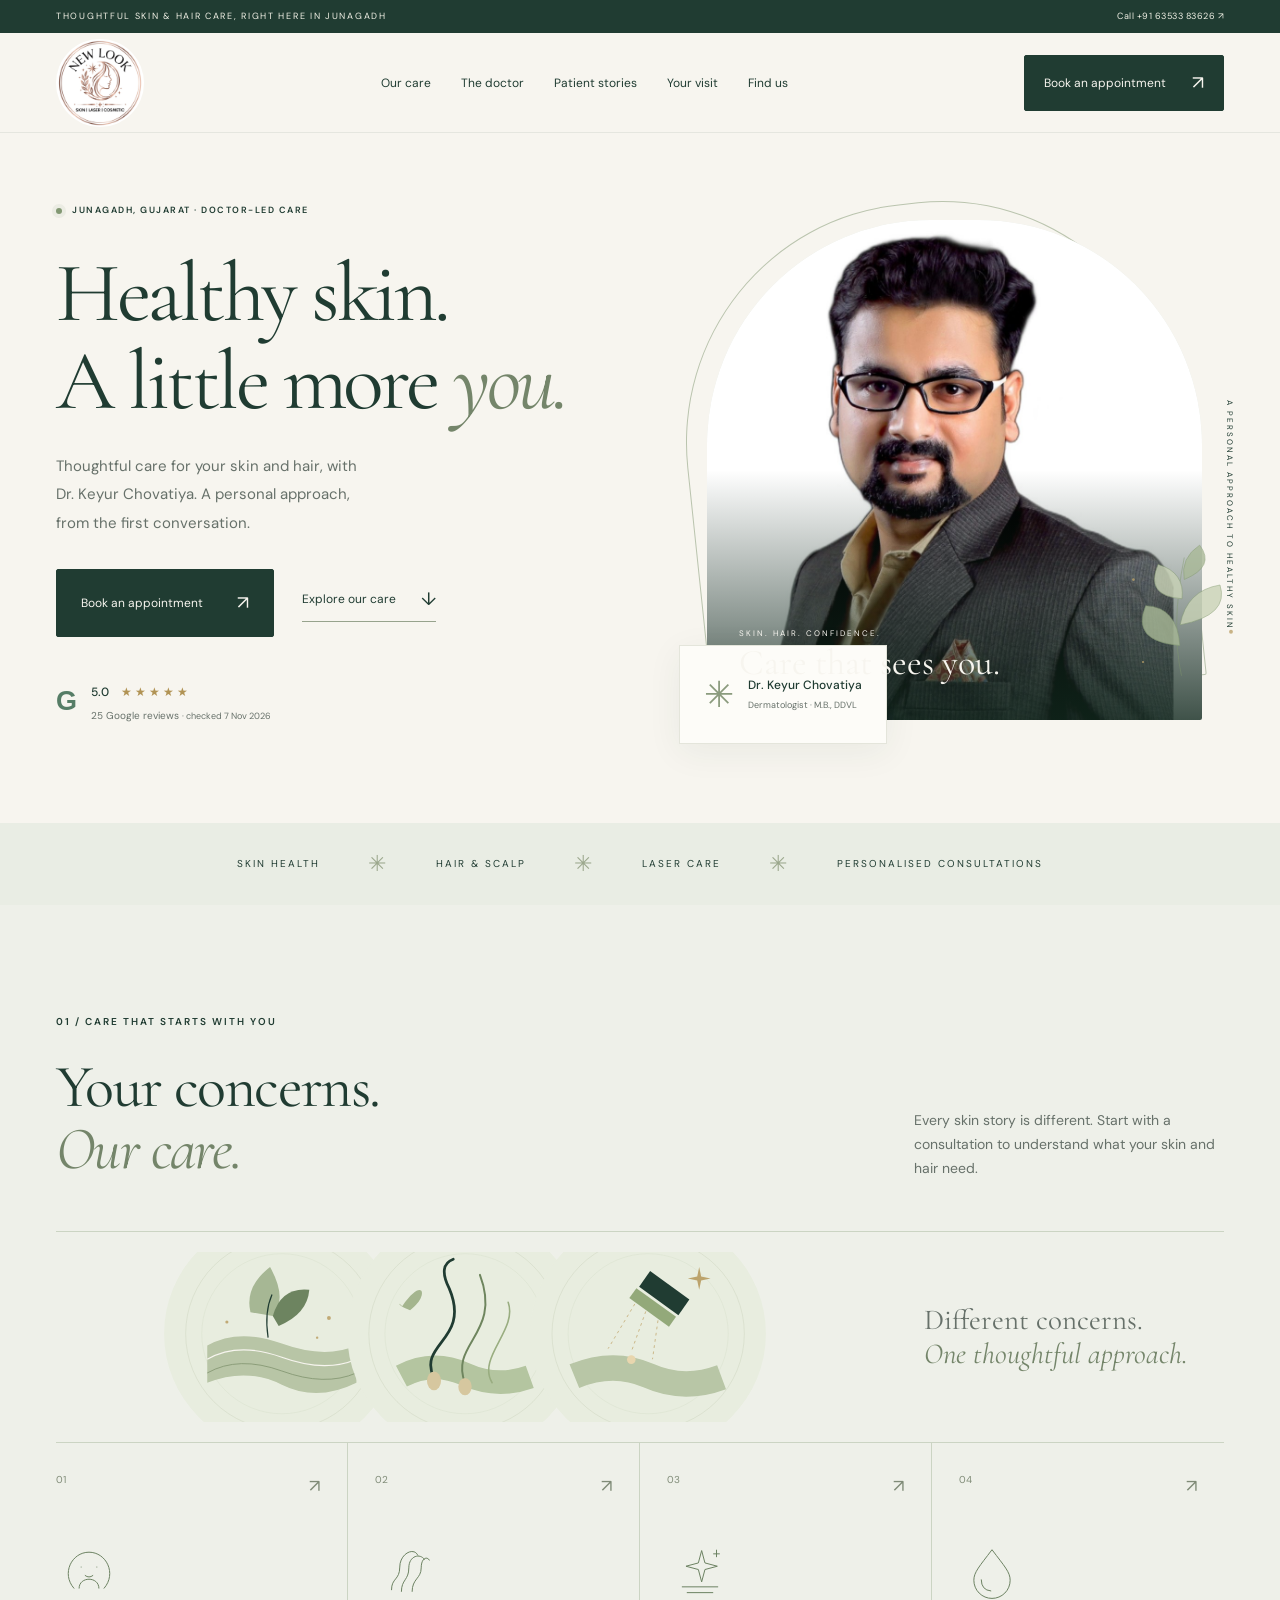
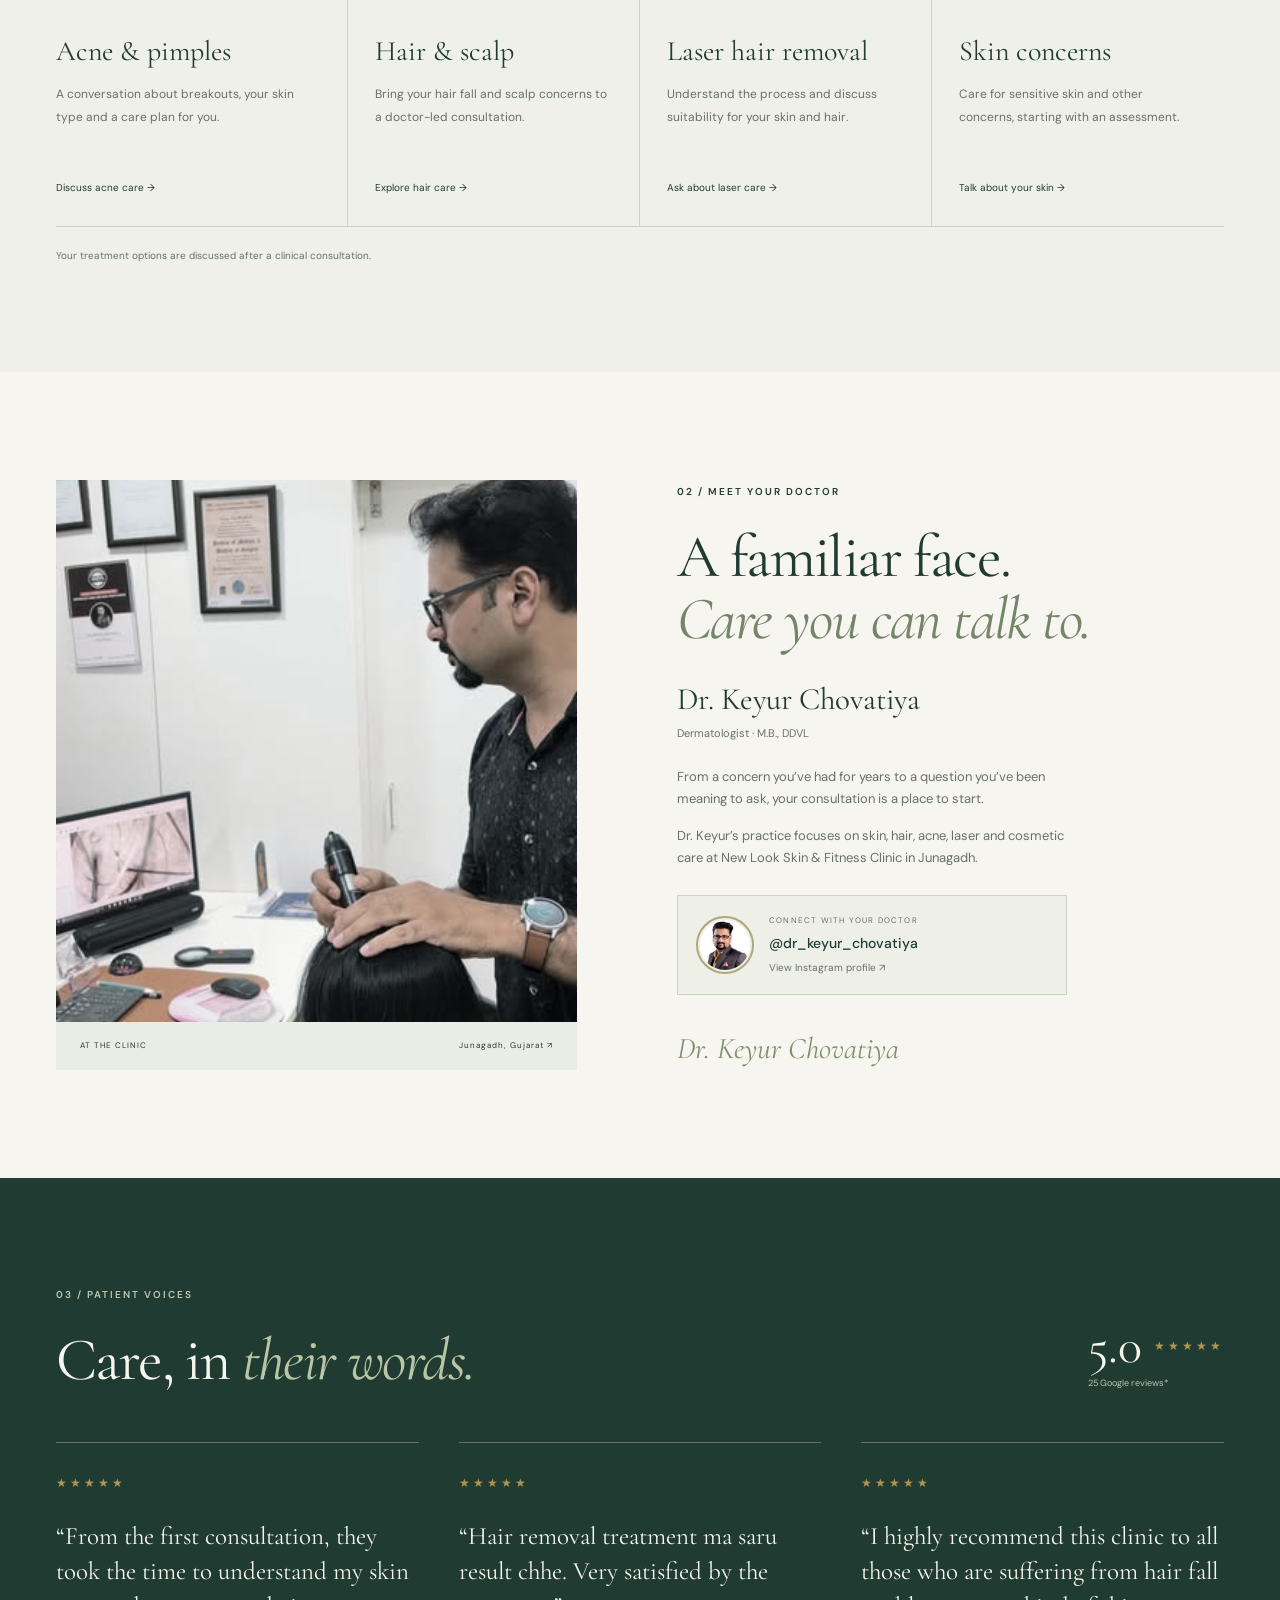
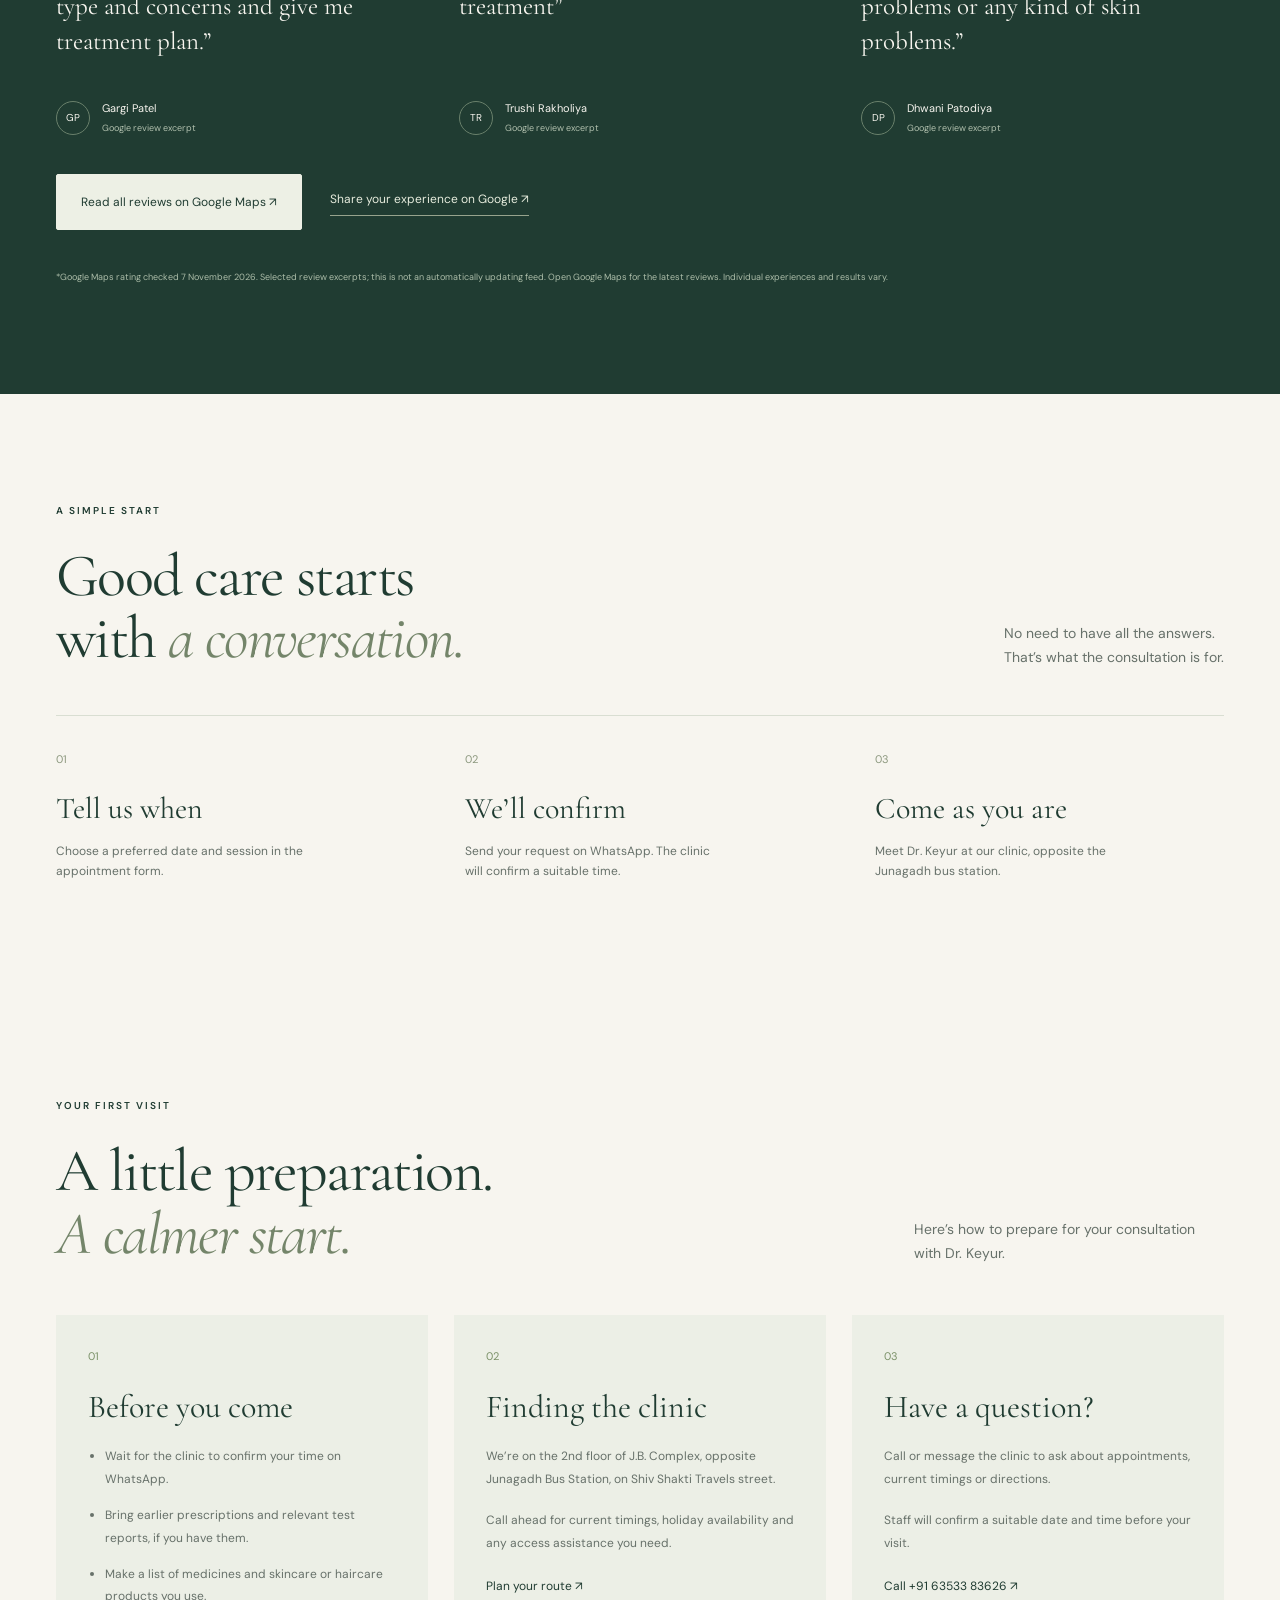
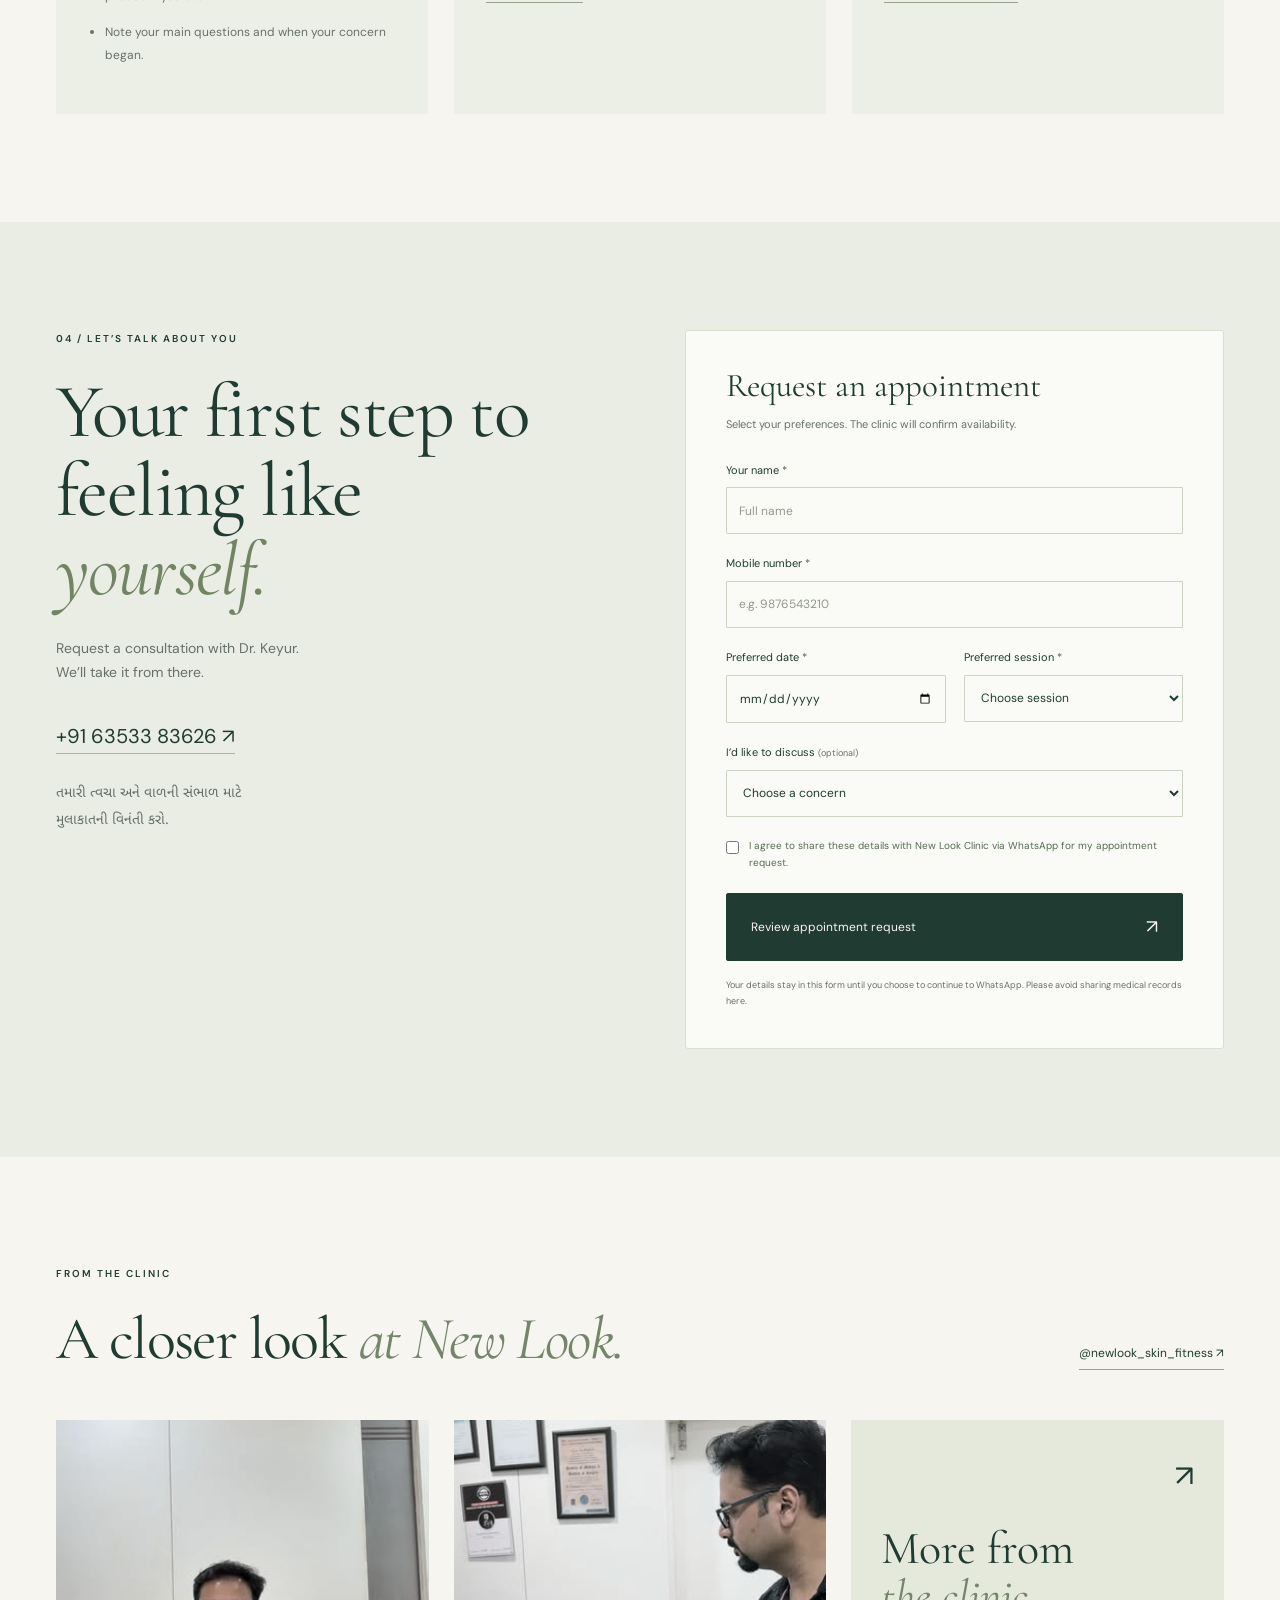
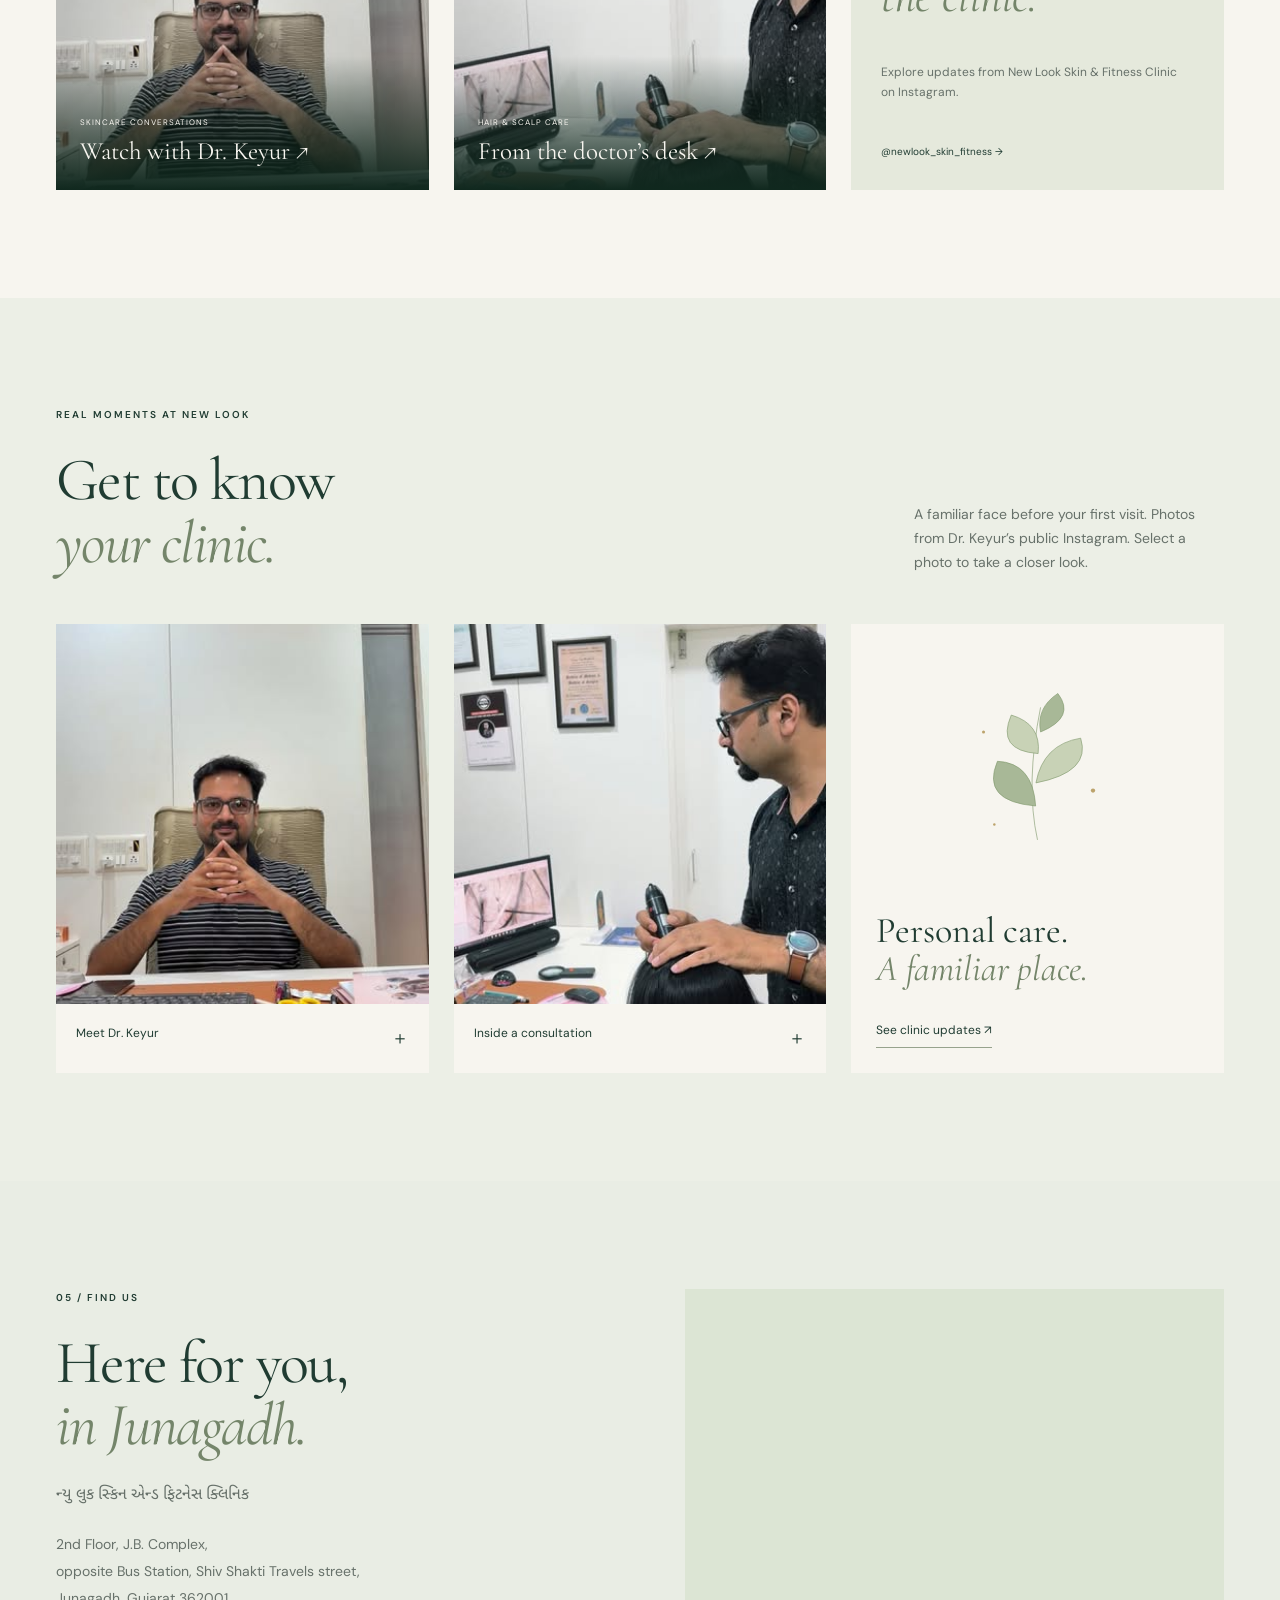
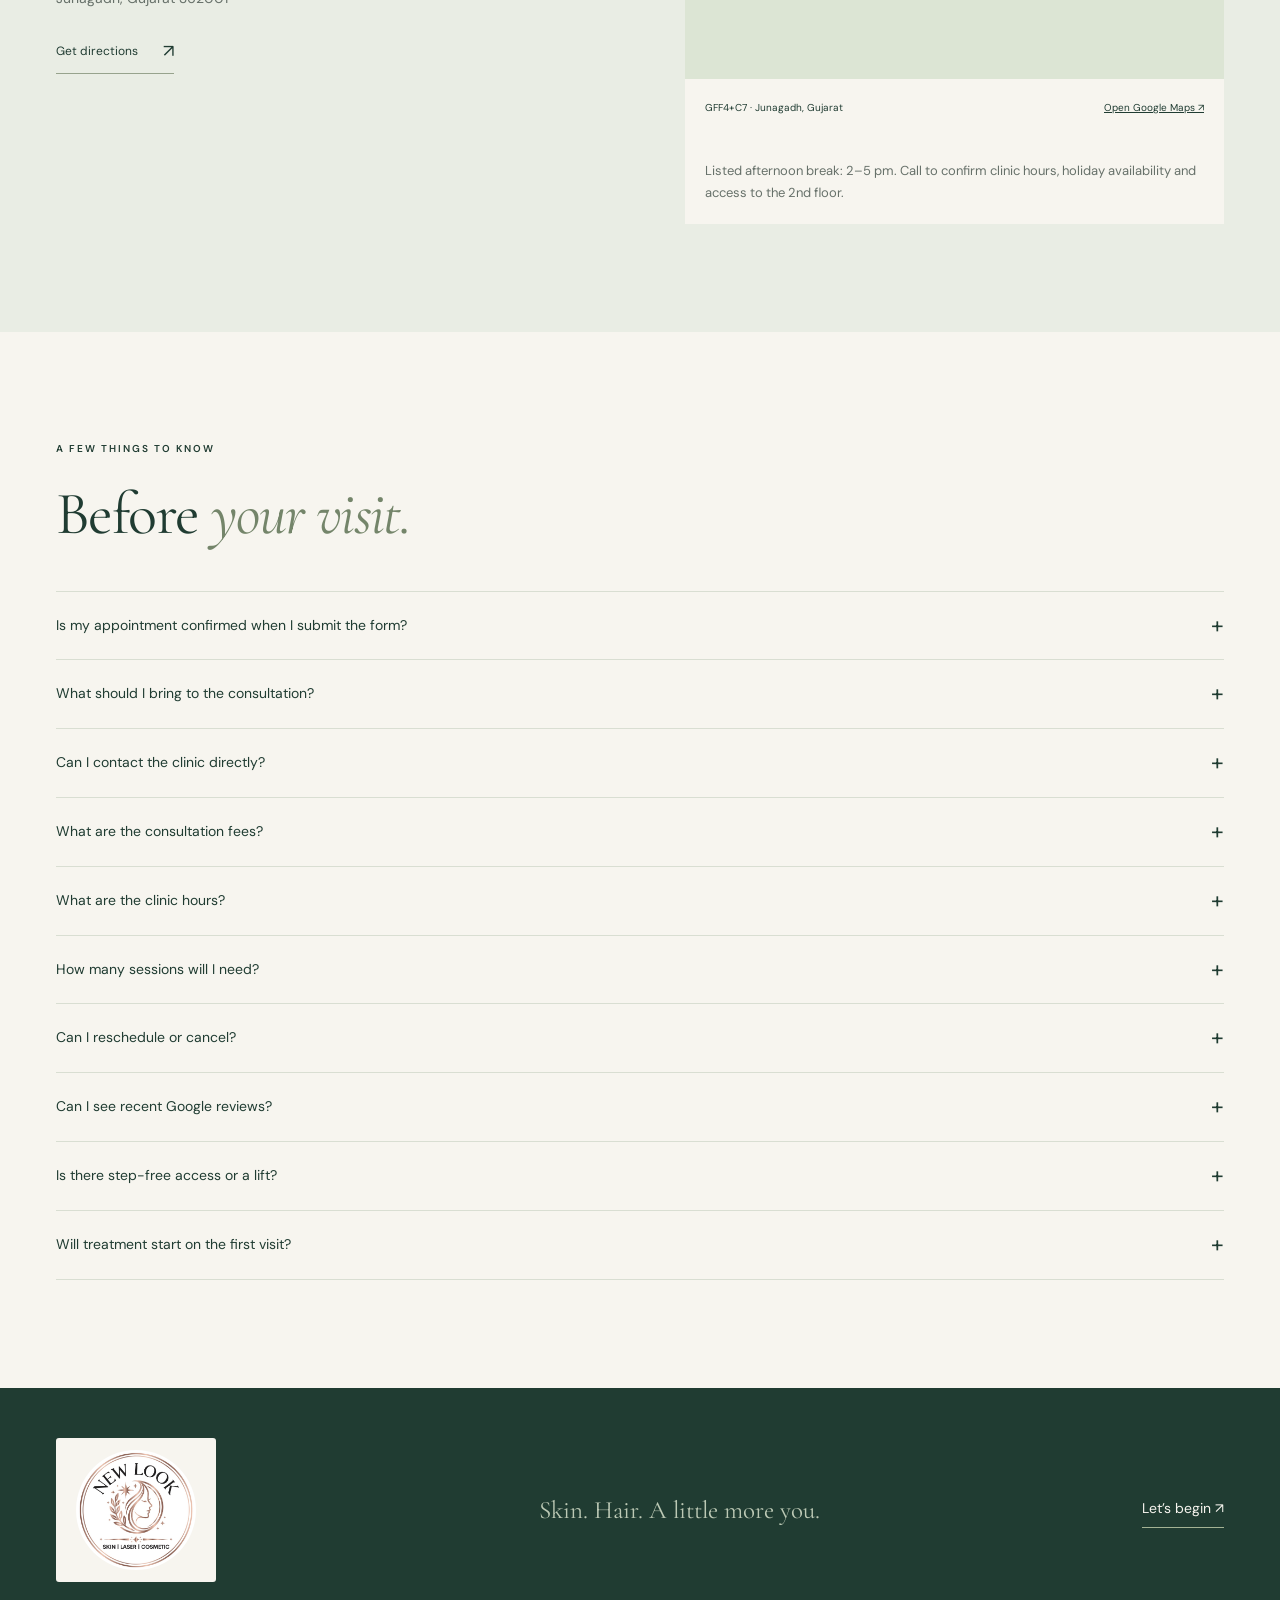
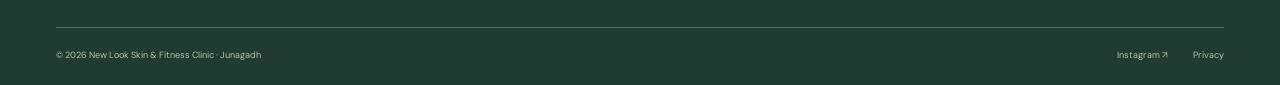
==== commit d2d80192: "Correct Gujarati clinic name and font and update circular logo" ====
--- a/index.html
+++ b/index.html
@@ -1,6 +1,6 @@
 <!doctype html>
-<html lang="en"><head><meta charset="UTF-8"><meta name="viewport" content="width=device-width,initial-scale=1"><meta name="theme-color" content="#203c32"><meta name="description" content="Skin and hair consultations with Dr. Keyur Chovatiya at New Look Skin & Fitness Clinic, Junagadh. Request an appointment on WhatsApp."><title>New Look — Skin & Hair Care, Junagadh</title><link rel="preconnect" href="https://fonts.googleapis.com"><link rel="preconnect" href="https://fonts.gstatic.com" crossorigin><link href="https://fonts.googleapis.com/css2?family=Cormorant+Garamond:wght@400;500;600&family=DM+Sans:wght@400;500;600&display=swap" rel="stylesheet"><link rel="stylesheet" href="style.css"><script src="app.js" defer></script></head>
-<body><a class="skip" href="#main">Skip to content</a><div class="topline">THOUGHTFUL SKIN & HAIR CARE, RIGHT HERE IN JUNAGADH <span>Call <a href="tel:+916353383626">+91 63533 83626 ↗</a></span></div><header><a class="brand" href="#" aria-label="New Look home"><img class="clinic-logo" src="assets/newlook-logo.png" alt="New Look — Skin | Cosmetic | Fitness" width="1400" height="1120"></a><button class="menu" aria-label="Open menu" aria-expanded="false" aria-controls="navigation">Menu <span>☰</span></button><nav id="navigation" aria-label="Main navigation"><a href="#care">Our care</a><a href="#doctor">The doctor</a><a href="#stories">Patient stories</a><a href="#first-visit">Your visit</a><a href="#visit">Find us</a></nav><a class="button navbook" href="#appointment">Book an appointment <span>↗</span></a></header>
+<html lang="en"><head><meta charset="UTF-8"><meta name="viewport" content="width=device-width,initial-scale=1"><meta name="theme-color" content="#203c32"><meta name="description" content="Skin and hair consultations with Dr. Keyur Chovatiya at New Look Skin & Fitness Clinic, Junagadh. Request an appointment on WhatsApp."><title>New Look — Skin & Hair Care, Junagadh</title><link rel="preconnect" href="https://fonts.googleapis.com"><link rel="preconnect" href="https://fonts.gstatic.com" crossorigin><link href="https://fonts.googleapis.com/css2?family=Cormorant+Garamond:wght@400;500;600&family=DM+Sans:wght@400;500;600&family=Noto+Sans+Gujarati:wght@400;500;600&display=swap" rel="stylesheet"><link rel="stylesheet" href="style.css"><script src="app.js" defer></script></head>
+<body><a class="skip" href="#main">Skip to content</a><div class="topline">THOUGHTFUL SKIN & HAIR CARE, RIGHT HERE IN JUNAGADH <span>Call <a href="tel:+916353383626">+91 63533 83626 ↗</a></span></div><header><a class="brand" href="#" aria-label="New Look home"><img class="clinic-logo" src="assets/newlook-logo-circular.jpeg" alt="New Look — Skin | Laser | Cosmetic" width="1600" height="900"></a><button class="menu" aria-label="Open menu" aria-expanded="false" aria-controls="navigation">Menu <span>☰</span></button><nav id="navigation" aria-label="Main navigation"><a href="#care">Our care</a><a href="#doctor">The doctor</a><a href="#stories">Patient stories</a><a href="#first-visit">Your visit</a><a href="#visit">Find us</a></nav><a class="button navbook" href="#appointment">Book an appointment <span>↗</span></a></header>
 <main id="main"><section class="hero wrap"><div class="hero-copy"><p class="eyebrow"><span class="dot"></span> JUNAGADH, GUJARAT · DOCTOR-LED CARE</p><h1>Healthy skin.<br>A little more <em>you.</em></h1><p class="intro">Thoughtful care for your skin and hair, with<br class="desktop"> Dr. Keyur Chovatiya. A personal approach,<br class="desktop"> from the first conversation.</p><div class="hero-actions"><a class="button" href="#appointment">Book an appointment <span>↗</span></a><a class="text-link" href="#care">Explore our care <span>↓</span></a></div><a class="rating" href="https://www.google.com/maps?cid=9313985092331159114" target="_blank" rel="noopener noreferrer" aria-label="Read clinic reviews on Google Maps"><span class="google">G</span><div><b>5.0 <span class="stars">★★★★★</span></b><small>25 Google reviews <span>· checked 7 Nov 2026</span></small></div></a></div><div class="hero-visual"><img class="hero-botanical" src="assets/skin-bloom.svg" alt="" aria-hidden="true"><div class="orbit" aria-hidden="true"></div><div class="photo-frame"><img src="assets/dr-keyur-portrait.jpg" alt="Portrait of Dr. Keyur Chovatiya" width="1080" height="1080" fetchpriority="high"><div class="photo-label"><span>SKIN. HAIR. CONFIDENCE.</span><b>Care that sees you.</b></div></div><div class="doctor-badge"><span class="badge-cross">✳</span><div><b>Dr. Keyur Chovatiya</b><small>Dermatologist · M.B., DDVL</small></div></div><span class="side-note">A PERSONAL APPROACH TO HEALTHY SKIN</span></div></section>
 <div class="care-strip"><span>SKIN HEALTH</span><i>✳</i><span>HAIR & SCALP</span><i>✳</i><span>LASER CARE</span><i>✳</i><span>PERSONALISED CONSULTATIONS</span></div>
 <section id="care" class="care-section section"><div class="wrap"><div class="section-head reveal"><div><p class="eyebrow">01 / CARE THAT STARTS WITH YOU</p><h2>Your concerns.<br><em>Our care.</em></h2></div><p>Every skin story is different. Start with a consultation to understand what your skin and hair need.</p></div><div class="care-illustration reveal"><img src="assets/care-spectrum.svg" alt="Decorative skin, hair and light illustrations" loading="lazy"><p>Different concerns.<br><em>One thoughtful approach.</em></p></div><div class="care-grid"><a class="care-card reveal" href="treatments/acne.html"><span class="card-number">01 <span>↗</span></span><svg viewBox="0 0 80 80" aria-hidden="true"><path d="M22 60C6 42 19 16 40 16s34 26 18 44M28 60c0-15 24-15 24 0M30 34h1m18 0h1M35 44q5 4 10 0"/></svg><h3>Acne & pimples</h3><p>A conversation about breakouts, your skin type and a care plan for you.</p><span class="card-link">Discuss acne care →</span></a><a class="care-card reveal" href="treatments/hair-fall.html"><span class="card-number">02 <span>↗</span></span><svg viewBox="0 0 80 80" aria-hidden="true"><path d="M20 62c0-15 10-12 10-28S47 9 52 20M32 64c0-15 9-14 9-29s14-18 19-10M45 64c0-16 11-16 11-29s8-14 10-9"/></svg><h3>Hair & scalp</h3><p>Bring your hair fall and scalp concerns to a doctor-led consultation.</p><span class="card-link">Explore hair care →</span></a><a class="care-card reveal" href="treatments/laser-hair-removal.html"><span class="card-number">03 <span>↗</span></span><svg viewBox="0 0 80 80" aria-hidden="true"><path d="m42 14 4 15 15 4-15 4-4 15-4-15-15-4 15-4zM18 58h44M24 65h32M60 13v9m-4-4h8"/></svg><h3>Laser hair removal</h3><p>Understand the process and discuss suitability for your skin and hair.</p><span class="card-link">Ask about laser care →</span></a><a class="care-card reveal" href="treatments/skin-concerns.html"><span class="card-number">04 <span>↗</span></span><svg viewBox="0 0 80 80" aria-hidden="true"><path d="M40 13C25 33 18 40 18 50a22 22 0 0 0 44 0c0-10-7-17-22-37ZM27 49q0 13 12 14"/></svg><h3>Skin concerns</h3><p>Care for sensitive skin and other concerns, starting with an assessment.</p><span class="card-link">Talk about your skin →</span></a></div><p class="care-note">Your treatment options are discussed after a clinical consultation.</p></div></section>
@@ -11,9 +11,9 @@
 <section id="appointment" class="booking section"><div class="wrap booking-grid"><div class="reveal"><p class="eyebrow">04 / LET’S TALK ABOUT YOU</p><h2>Your first step to<br>feeling like<br><em>yourself.</em></h2><p>Request a consultation with Dr. Keyur.<br>We’ll take it from there.</p><a class="phone-link" href="tel:+916353383626">+91 63533 83626 ↗</a><p class="booking-gujarati" lang="gu">તમારી ત્વચા અને વાળની સંભાળ માટે<br>મુલાકાતની વિનંતી કરો.</p></div><form id="booking-form" class="booking-form reveal"><h3>Request an appointment</h3><p class="form-note">Select your preferences. The clinic will confirm availability.</p><label for="name">Your name <span>*</span></label><input id="name" name="name" autocomplete="name" required maxlength="80" placeholder="Full name"><label for="phone">Mobile number <span>*</span></label><input id="phone" name="phone" type="tel" autocomplete="tel" inputmode="tel" required pattern="(?:\+91(?: |-)?)?[6-9][0-9]{9}" title="Enter a 10-digit Indian mobile number, optionally starting with +91" placeholder="e.g. 9876543210"><div class="form-row"><div><label for="date">Preferred date <span>*</span></label><input id="date" name="date" type="date" required></div><div><label for="session">Preferred session <span>*</span></label><select id="session" name="session" required><option value="">Choose session</option><option>Morning</option><option>Evening (after 5 pm)</option><option>Any available session</option></select></div></div><label for="care-select">I’d like to discuss <span class="optional">(optional)</span></label><select id="care-select" name="care"><option value="">Choose a concern</option><option>Acne & pimples</option><option>Hair & scalp</option><option>Laser hair removal</option><option>Skin concerns</option><option>General consultation</option></select><label class="consent"><input id="consent" type="checkbox" required><span>I agree to share these details with New Look Clinic via WhatsApp for my appointment request.</span></label><button class="button" type="submit">Review appointment request <span>↗</span></button><p class="privacy">Your details stay in this form until you choose to continue to WhatsApp. Please avoid sharing medical records here.</p><noscript><p>To request an appointment, please call <a href="tel:+916353383626">+91 63533 83626</a>.</p></noscript></form></div></section>
 <section class="social section wrap"><div class="section-head reveal"><div><p class="eyebrow">FROM THE CLINIC</p><h2>A closer look <em>at New Look.</em></h2></div><a class="text-link" href="https://www.instagram.com/newlook_skin_fitness/" target="_blank" rel="noopener noreferrer">@newlook_skin_fitness ↗</a></div><div class="social-grid"><a class="social-card reveal" href="https://www.instagram.com/dr_keyur_chovatiya/reel/DfJia67MQng/" target="_blank" rel="noopener noreferrer"><img src="assets/dr-keyur.jpg" loading="lazy" alt="Dr. Keyur sharing skincare advice on Instagram"><span>SKINCARE CONVERSATIONS <b>Watch with Dr. Keyur ↗</b></span></a><a class="social-card reveal" href="https://www.instagram.com/dr_keyur_chovatiya/reel/DdRVUldOnAt/" target="_blank" rel="noopener noreferrer"><img src="assets/hair-care.jpg" loading="lazy" alt="A hair and scalp assessment featured on Dr. Keyur's Instagram"><span>HAIR & SCALP CARE <b>From the doctor’s desk ↗</b></span></a><a class="social-text reveal" href="https://www.instagram.com/newlook_skin_fitness/" target="_blank" rel="noopener noreferrer"><span class="social-symbol">↗</span><h3>More from<br><em>the clinic.</em></h3><p>Explore updates from New Look Skin & Fitness Clinic on Instagram.</p><span>@newlook_skin_fitness →</span></a></div></section>
 <section id="gallery" class="gallery section"><div class="wrap"><div class="section-head reveal"><div><p class="eyebrow">REAL MOMENTS AT NEW LOOK</p><h2>Get to know<br><em>your clinic.</em></h2></div><p>A familiar face before your first visit. Photos from Dr. Keyur’s public Instagram. Select a photo to take a closer look.</p></div><div class="gallery-grid"><button class="gallery-tile reveal" data-gallery="assets/dr-keyur.jpg" data-caption="Dr. Keyur Chovatiya at his consultation desk · Source: @dr_keyur_chovatiya"><img src="assets/dr-keyur.jpg" alt="Dr. Keyur at his clinic consultation desk" loading="lazy"><span>Meet Dr. Keyur <b>＋</b></span></button><button class="gallery-tile reveal" data-gallery="assets/hair-care.jpg" data-caption="A hair and scalp consultation featured in Dr. Keyur’s Instagram reel · Source: @dr_keyur_chovatiya"><img src="assets/hair-care.jpg" alt="Dr. Keyur assessing a patient’s scalp in the clinic" loading="lazy"><span>Inside a consultation <b>＋</b></span></button><div class="gallery-graphic reveal"><img src="assets/skin-bloom.svg" alt="Decorative botanical illustration with layered organic shapes" loading="lazy"><h3>Personal care.<br><em>A familiar place.</em></h3><a class="text-link" href="https://www.instagram.com/newlook_skin_fitness/" target="_blank" rel="noopener noreferrer">See clinic updates ↗</a></div></div></div></section>
-<section id="visit" class="visit section"><div class="wrap visit-grid"><div class="reveal"><p class="eyebrow">05 / FIND US</p><h2>Here for you,<br><em>in Junagadh.</em></h2><p lang="gu">ન્યુ લોક સ્કિન એન્ડ ફિટનેસ ક્લિનિક</p><address>2nd Floor, J.B. Complex,<br>opposite Bus Station, Shiv Shakti Travels street,<br>Junagadh, Gujarat 362001</address><a class="text-link" href="https://www.google.com/maps/dir/?api=1&destination=21.523524%2C70.4556837" target="_blank" rel="noopener noreferrer">Get directions <span>↗</span></a></div><div class="map-card reveal"><iframe title="New Look Skin and Fitness Clinic location on Google Maps" src="https://maps.google.com/maps?cid=9313985092331159114&amp;output=embed" width="600" height="390" loading="lazy" referrerpolicy="no-referrer-when-downgrade" allowfullscreen></iframe><div class="map-footer"><span>GFF4+C7 · Junagadh, Gujarat</span><a href="https://www.google.com/maps?cid=9313985092331159114" target="_blank" rel="noopener noreferrer">Open Google Maps ↗</a></div><p>Listed afternoon break: 2–5 pm. Call to confirm clinic hours, holiday availability and access to the 2nd floor.</p></div></div></section>
+<section id="visit" class="visit section"><div class="wrap visit-grid"><div class="reveal"><p class="eyebrow">05 / FIND US</p><h2>Here for you,<br><em>in Junagadh.</em></h2><p lang="gu">ન્યુ લુક સ્કિન એન્ડ ફિટનેસ ક્લિનિક</p><address>2nd Floor, J.B. Complex,<br>opposite Bus Station, Shiv Shakti Travels street,<br>Junagadh, Gujarat 362001</address><a class="text-link" href="https://www.google.com/maps/dir/?api=1&destination=21.523524%2C70.4556837" target="_blank" rel="noopener noreferrer">Get directions <span>↗</span></a></div><div class="map-card reveal"><iframe title="New Look Skin and Fitness Clinic location on Google Maps" src="https://maps.google.com/maps?cid=9313985092331159114&amp;output=embed" width="600" height="390" loading="lazy" referrerpolicy="no-referrer-when-downgrade" allowfullscreen></iframe><div class="map-footer"><span>GFF4+C7 · Junagadh, Gujarat</span><a href="https://www.google.com/maps?cid=9313985092331159114" target="_blank" rel="noopener noreferrer">Open Google Maps ↗</a></div><p>Listed afternoon break: 2–5 pm. Call to confirm clinic hours, holiday availability and access to the 2nd floor.</p></div></div></section>
 <section class="faq section wrap"><p class="eyebrow">A FEW THINGS TO KNOW</p><h2>Before <em>your visit.</em></h2><details><summary>Is my appointment confirmed when I submit the form?<span>+</span></summary><p>No. The form prepares a WhatsApp request. Please send it in WhatsApp and wait for the clinic to confirm your appointment date and time.</p></details><details><summary>What should I bring to the consultation?<span>+</span></summary><p>If available, bring previous prescriptions and a list of products or medicines you currently use. The clinic can advise you on anything else needed when confirming your visit.</p></details><details><summary>Can I contact the clinic directly?<span>+</span></summary><p>Yes. Call <a href="tel:+916353383626">+91 63533 83626</a> to ask about appointments, timings and directions.</p></details><details><summary>What are the consultation fees?<span>+</span></summary><p>Contact the clinic on +91 63533 83626 for current consultation fees and any treatment costs. A treatment plan and costs should be discussed before you decide to proceed.</p></details><details><summary>What are the clinic hours?<span>+</span></summary><p>The Google Maps information lists an afternoon break from 2 pm to 5 pm. Please call the clinic to confirm the full schedule, holiday opening and your appointment time.</p></details><details><summary>How many sessions will I need?<span>+</span></summary><p>It depends on your concern, clinical assessment and the treatment discussed. Dr. Keyur will explain a suitable plan and next steps during your consultation. Results and timelines vary.</p></details><details><summary>Can I reschedule or cancel?<span>+</span></summary><p>Contact the clinic on WhatsApp or call +91 63533 83626 as soon as possible. The clinic must confirm any new time.</p></details><details><summary>Can I see recent Google reviews?<span>+</span></summary><p>Yes. Use “Read all reviews on Google Maps” in the patient stories section. The selected reviews on this website are excerpts; Google Maps shows the latest listing.</p></details><details><summary>Is there step-free access or a lift?<span>+</span></summary><p>The clinic is on the 2nd floor. Please call before visiting to check lift access, step-free access or any assistance you may need.</p></details><details><summary>Will treatment start on the first visit?<span>+</span></summary><p>Your first visit starts with a consultation. If a procedure is appropriate, the doctor will discuss suitability, preparation, risks and timing. A procedure is not guaranteed on the day of your first appointment.</p></details></section></main>
-<footer><div class="wrap footer-top"><a class="brand" href="#"><img class="clinic-logo" src="assets/newlook-logo.png" alt="New Look — Skin | Cosmetic | Fitness" width="1400" height="1120"></a><p>Skin. Hair. A little more you.</p><a href="#appointment">Let’s begin ↗</a></div><div class="wrap footer-bottom"><span>© <span id="year">2026</span> New Look Skin & Fitness Clinic · Junagadh</span><a href="https://www.instagram.com/newlook_skin_fitness/" target="_blank" rel="noopener noreferrer">Instagram ↗</a><button id="privacy-button">Privacy</button></div></footer><a class="floating-book" href="#appointment">Book a consultation ↗</a>
+<footer><div class="wrap footer-top"><a class="brand" href="#"><img class="clinic-logo" src="assets/newlook-logo-circular.jpeg" alt="New Look — Skin | Laser | Cosmetic" width="1600" height="900"></a><p>Skin. Hair. A little more you.</p><a href="#appointment">Let’s begin ↗</a></div><div class="wrap footer-bottom"><span>© <span id="year">2026</span> New Look Skin & Fitness Clinic · Junagadh</span><a href="https://www.instagram.com/newlook_skin_fitness/" target="_blank" rel="noopener noreferrer">Instagram ↗</a><button id="privacy-button">Privacy</button></div></footer><a class="floating-book" href="#appointment">Book a consultation ↗</a>
 <dialog id="gallery-dialog" aria-label="Clinic photo viewer"><button class="dialog-close" aria-label="Close photo">×</button><img id="gallery-image" alt=""><p id="gallery-caption"></p></dialog>
 <dialog id="review-dialog" aria-labelledby="review-title"><button class="dialog-close" aria-label="Close appointment review">×</button><p class="eyebrow">ONE LAST LOOK</p><h2 id="review-title">Your appointment<br><em>request.</em></h2><dl id="request-summary"></dl><p>Continue to WhatsApp, then tap Send. The clinic will confirm your appointment. Your preferred session is a request, not a reserved slot.</p><a id="whatsapp-link" class="button" target="_blank" rel="noopener noreferrer">Continue to WhatsApp ↗</a><button class="edit-request">Edit details</button><p id="request-status" role="status"></p></dialog>
 <dialog id="privacy-dialog" aria-labelledby="privacy-title"><button class="dialog-close" aria-label="Close privacy information">×</button><h2 id="privacy-title">Your privacy.</h2><p>This static website does not store appointment details or send them to a server. The form prepares a message only when you request it. If you continue to WhatsApp, the details you entered are included in the WhatsApp link and will be handled by WhatsApp and the clinic. You choose whether to send the message.</p><p>Photos and linked content are sourced from the clinic’s and Dr. Keyur’s public Instagram profiles. Google Fonts supplies the website’s typefaces. The embedded Google Map connects to Google when loaded. External links follow their respective providers’ privacy policies.</p><p>Contact the clinic at <a href="tel:+916353383626">+91 63533 83626</a> for appointment questions.</p></dialog>
--- a/style.css
+++ b/style.css
@@ -10,3 +10,11 @@
 
 /* Supplied portrait in the hero */
 .photo-frame>img{object-position:50% 30%;transform:none;filter:none}
+
+/* Gujarati shaping and the supplied circular clinic logo */
+:lang(gu){font-family:"Noto Sans Gujarati","Nirmala UI","Shruti",sans-serif;font-weight:400;line-height:1.9;letter-spacing:normal;font-synthesis:none}
+.brand .clinic-logo{width:88px;height:88px;object-fit:cover;object-position:center;border-radius:50%}
+.footer-top .clinic-logo{width:120px;height:120px;object-fit:cover}
+@media(max-width:760px){.brand .clinic-logo{width:68px;height:68px}.footer-top .clinic-logo{width:100px;height:100px}}
+
+.visit-grid>div>p:lang(gu){font-size:16px;line-height:1.9}
